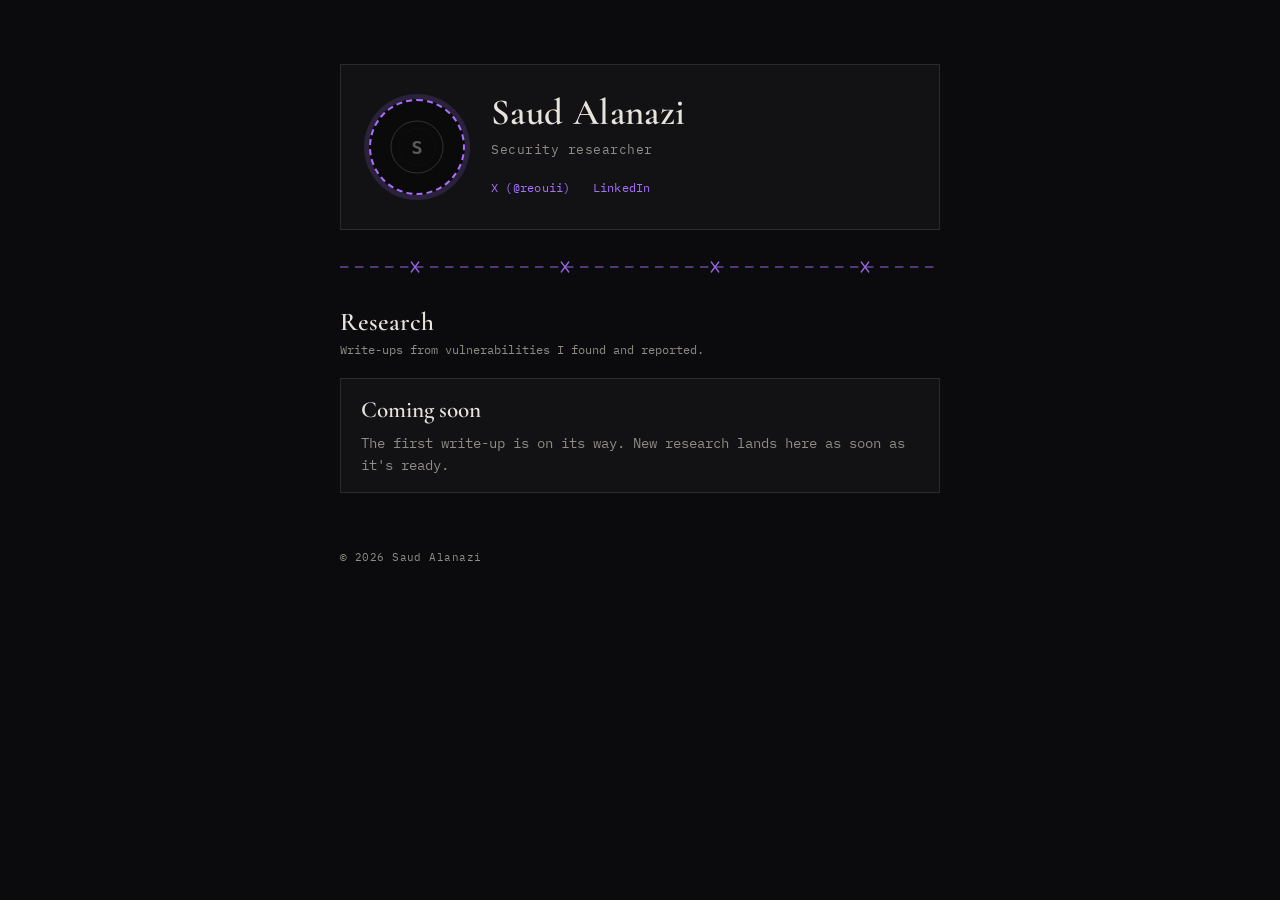
==== index.html @ 77772a80 "Replace Japanese motifs with a stitch motif - Drop the kanji watermark, name seal, vertical label, b" ====
<!DOCTYPE html>
<html lang="en">
<head>
    <meta charset="UTF-8">
    <meta name="viewport" content="width=device-width, initial-scale=1.0">
    <title>Saud Alanazi</title>
    <meta name="description" content="Saud Alanazi — security researcher. Write-ups from vulnerabilities I found and reported.">
    <link rel="preconnect" href="https://fonts.googleapis.com">
    <link rel="preconnect" href="https://fonts.gstatic.com" crossorigin>
    <link href="https://fonts.googleapis.com/css2?family=Cormorant+Garamond:wght@600;700&family=IBM+Plex+Mono:wght@400;500&display=swap" rel="stylesheet">
    <link rel="stylesheet" href="style.css">
</head>
<body>

    <div class="wrap">

        <!-- Profile -->
        <header class="profile">
            <!--
              Avatar: add your own image at img/avatar.jpg and it is used
              automatically. Until then the placeholder img/avatar.svg shows.
            -->
            <div class="avatar">
                <img src="img/avatar.jpg" alt="Saud Alanazi" onerror="this.onerror=null;this.src='img/avatar.svg'">
            </div>

            <div class="who">
                <h1>Saud Alanazi</h1>
                <p class="role">Security researcher</p>
                <nav class="links">
                    <a href="https://twitter.com/reouii" target="_blank" rel="noopener">X (@reouii)</a>
                    <a href="https://linkedin.com/in/0xSaud" target="_blank" rel="noopener">LinkedIn</a>
                </nav>
            </div>
        </header>

        <!-- Stitch divider -->
        <svg class="stitch" viewBox="0 0 640 14" preserveAspectRatio="none" aria-hidden="true">
            <line x1="0" y1="7" x2="640" y2="7" stroke="currentColor" stroke-width="1.2" stroke-dasharray="9 7"/>
            <g stroke="currentColor" stroke-width="1.4" stroke-linecap="round">
                <path d="M76 2 L84 12 M84 2 L76 12"/>
                <path d="M236 2 L244 12 M244 2 L236 12"/>
                <path d="M396 2 L404 12 M404 2 L396 12"/>
                <path d="M556 2 L564 12 M564 2 L556 12"/>
            </g>
        </svg>

        <!-- Research -->
        <section>
            <div class="sec-head">
                <h2>Research</h2>
                <p>Write-ups from vulnerabilities I found and reported.</p>
            </div>

            <div class="posts">

                <div class="post">
                    <div class="post-body">
                        <h3>Coming soon</h3>
                        <p>The first write-up is on its way. New research lands here as soon as it's ready.</p>
                    </div>
                </div>

                <!--
                  Add one <a class="post"> per write-up, newest first.
                  The banner image block is optional — delete it if you
                  don't want a picture on a card.

                  <a class="post" href="research/example.html">
                      <div class="post-img"><img src="img/example.jpg" alt=""></div>
                      <div class="post-body">
                          <h3>Write-up title</h3>
                          <p>One or two lines summarising the finding.</p>
                          <div class="meta">
                              <span>June 2026</span><span class="sep">|</span><span>8 min read</span>
                          </div>
                      </div>
                  </a>
                -->

            </div>
        </section>

        <footer>&copy; 2026 Saud Alanazi</footer>

    </div>

</body>
</html>
---- style.css ----
/* =========================================================
   Saud Alanazi — Research
   Dark · purple accent · stitch motif
   Change the accent color here ↓ (one line)
   ========================================================= */

:root {
    --accent: #a970ff;
    --accent-dim: rgba(169, 112, 255, 0.16);
    --bg: #0b0b0d;
    --card: #121215;
    --border: #2a2a2f;
    --text: #e6e3dc;
    --muted: #8f8c85;

    --font-head: 'Cormorant Garamond', 'Times New Roman', serif;
    --font-mono: 'IBM Plex Mono', 'Courier New', monospace;
}

* { margin: 0; padding: 0; box-sizing: border-box; }
html { scroll-behavior: smooth; }

body {
    background: var(--bg);
    color: var(--text);
    font-family: var(--font-mono);
    font-size: 15px;
    line-height: 1.6;
    -webkit-font-smoothing: antialiased;
}

.wrap {
    max-width: 640px;
    margin: 0 auto;
    padding: 64px 20px 90px;
}

/* ---------- Profile card ---------- */
.profile {
    display: grid;
    grid-template-columns: auto 1fr;
    gap: 26px;
    align-items: center;
    padding: 30px 28px;
    border: 1px solid var(--border);
    background: var(--card);
}

/* stitched ring around the avatar */
.avatar {
    width: 96px;
    height: 96px;
    border-radius: 50%;
    border: 2px dashed var(--accent);
    box-shadow: 0 0 0 5px var(--accent-dim);
    padding: 4px;
    background: #0a0a0a;
}

.avatar img {
    width: 100%;
    height: 100%;
    object-fit: cover;
    border-radius: 50%;
    display: block;
}

.who { min-width: 0; }

.who h1 {
    font-family: var(--font-head);
    font-weight: 600;
    font-size: 2.3rem;
    line-height: 1;
    letter-spacing: 0.01em;
}

.who .role {
    margin-top: 8px;
    font-size: 0.8rem;
    color: var(--muted);
    letter-spacing: 0.04em;
}

.links {
    display: flex;
    gap: 22px;
    margin-top: 18px;
}

.links a {
    color: var(--accent);
    text-decoration: none;
    font-size: 0.78rem;
    letter-spacing: 0.02em;
    border-bottom: 1px dashed transparent;
    transition: border-color 0.2s ease;
}

.links a:hover { border-color: var(--accent); }

/* ---------- Stitch divider ---------- */
.stitch {
    display: block;
    width: 100%;
    height: 14px;
    margin: 30px 0 34px;
    color: var(--accent);
    opacity: 0.9;
}

/* ---------- Section head ---------- */
.sec-head { margin-bottom: 18px; }

.sec-head h2 {
    font-family: var(--font-head);
    font-weight: 600;
    font-size: 1.6rem;
    line-height: 1.1;
}

.sec-head p {
    font-size: 0.78rem;
    color: var(--muted);
    margin-top: 4px;
}

/* ---------- Write-up cards ---------- */
.posts { display: flex; flex-direction: column; gap: 14px; }

.post {
    display: block;
    text-decoration: none;
    color: inherit;
    border: 1px solid var(--border);
    background: var(--card);
    transition: border-color 0.2s ease, transform 0.2s ease;
}

a.post:hover { border-color: var(--accent); transform: translateY(-2px); }

.post-img {
    height: 130px;
    overflow: hidden;
    border-bottom: 1px solid var(--border);
    background: #0e0e11;
}

.post-img img {
    width: 100%;
    height: 100%;
    object-fit: cover;
    display: block;
}

.post-body { padding: 18px 20px 16px; }

.post h3 {
    font-family: var(--font-head);
    font-weight: 600;
    font-size: 1.45rem;
    line-height: 1.2;
    margin-bottom: 8px;
}

a.post:hover h3 { color: var(--accent); }

.post p {
    font-size: 0.86rem;
    color: var(--muted);
    line-height: 1.55;
}

.meta {
    display: flex;
    gap: 10px;
    margin-top: 14px;
    font-size: 0.7rem;
    color: var(--muted);
    letter-spacing: 0.03em;
}

.meta .sep { opacity: 0.45; }

/* ---------- Footer ---------- */
footer {
    margin-top: 56px;
    font-size: 0.7rem;
    color: var(--muted);
    letter-spacing: 0.04em;
}

/* ---------- Responsive ---------- */
@media (max-width: 520px) {
    .wrap { padding: 40px 14px 70px; }
    .profile { grid-template-columns: 1fr; gap: 18px; padding: 26px 20px 28px; }
    .avatar { width: 84px; height: 84px; }
    .who h1 { font-size: 2rem; }
    .post-img { height: 110px; }
    .post h3 { font-size: 1.3rem; }
}
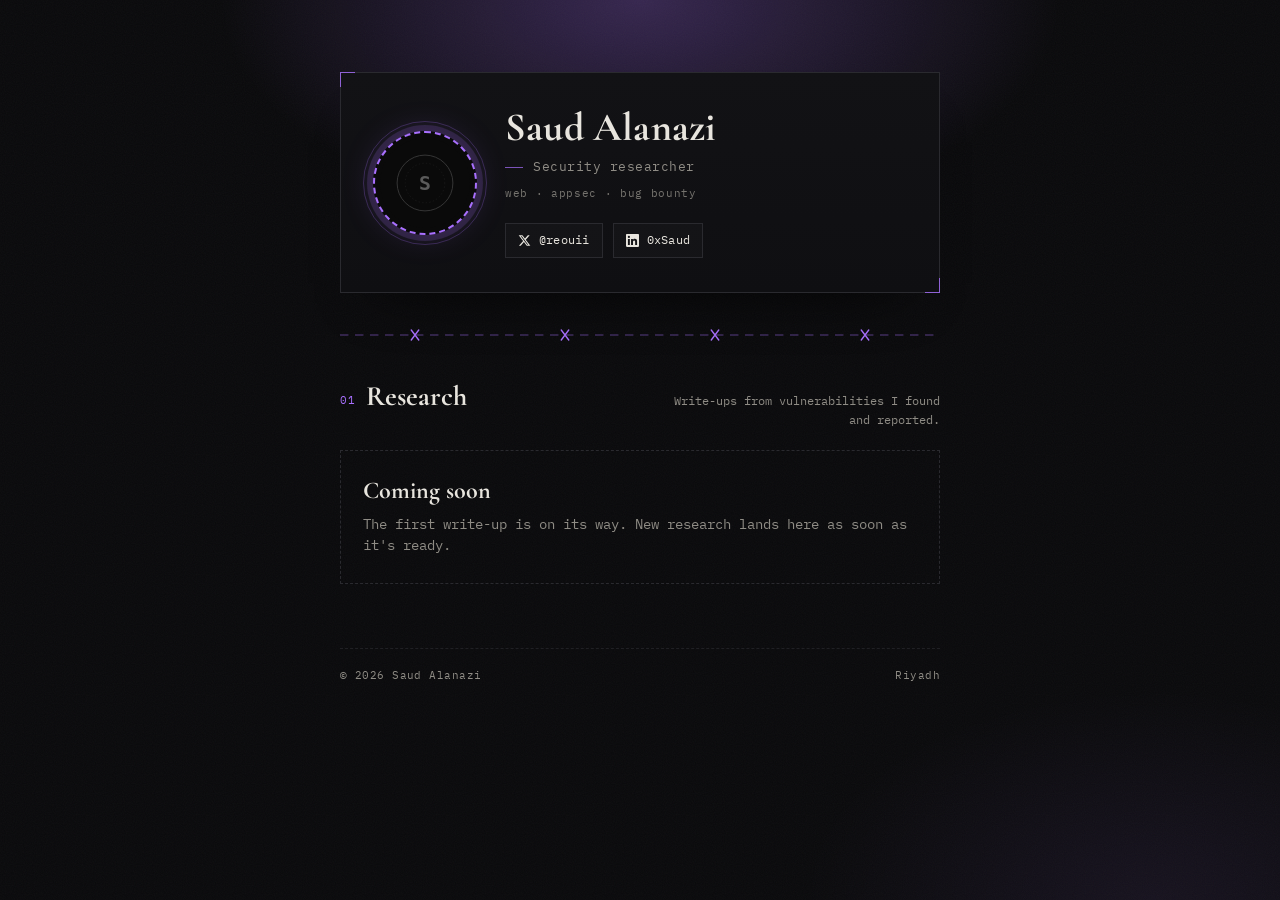
==== commit 340cdd62: "Polish the profile page - Ambient accent glow and faint grain behind the page. - Profile card: stitc" ====
--- a/index.html
+++ b/index.html
@@ -27,34 +27,41 @@
             <div class="who">
                 <h1>Saud Alanazi</h1>
                 <p class="role">Security researcher</p>
+                <p class="tags">web · appsec · bug bounty</p>
                 <nav class="links">
-                    <a href="https://twitter.com/reouii" target="_blank" rel="noopener">X (@reouii)</a>
-                    <a href="https://linkedin.com/in/0xSaud" target="_blank" rel="noopener">LinkedIn</a>
+                    <a href="https://twitter.com/reouii" target="_blank" rel="noopener">
+                        <svg viewBox="0 0 24 24" aria-hidden="true"><path d="M18.244 2.25h3.308l-7.227 8.26 8.502 11.24H16.17l-5.214-6.817L4.99 21.75H1.68l7.73-8.835L1.254 2.25H8.08l4.713 6.231zm-1.161 17.52h1.833L7.084 4.126H5.117z"/></svg>
+                        @reouii
+                    </a>
+                    <a href="https://linkedin.com/in/0xSaud" target="_blank" rel="noopener">
+                        <svg viewBox="0 0 24 24" aria-hidden="true"><path d="M20.45 20.45h-3.56v-5.57c0-1.33-.02-3.04-1.85-3.04-1.85 0-2.14 1.45-2.14 2.94v5.67H9.34V9h3.42v1.56h.05c.48-.9 1.64-1.85 3.37-1.85 3.6 0 4.27 2.37 4.27 5.45v6.29zM5.34 7.43a2.07 2.07 0 1 1 0-4.14 2.07 2.07 0 0 1 0 4.14zM7.12 20.45H3.56V9h3.56v11.45zM22.22 0H1.77C.79 0 0 .77 0 1.72v20.56C0 23.23.79 24 1.77 24h20.45c.98 0 1.78-.77 1.78-1.72V1.72C24 .77 23.2 0 22.22 0z"/></svg>
+                        0xSaud
+                    </a>
                 </nav>
             </div>
         </header>
 
         <!-- Stitch divider -->
-        <svg class="stitch" viewBox="0 0 640 14" preserveAspectRatio="none" aria-hidden="true">
-            <line x1="0" y1="7" x2="640" y2="7" stroke="currentColor" stroke-width="1.2" stroke-dasharray="9 7"/>
-            <g stroke="currentColor" stroke-width="1.4" stroke-linecap="round">
-                <path d="M76 2 L84 12 M84 2 L76 12"/>
-                <path d="M236 2 L244 12 M244 2 L236 12"/>
-                <path d="M396 2 L404 12 M404 2 L396 12"/>
-                <path d="M556 2 L564 12 M564 2 L556 12"/>
+        <svg class="stitch" viewBox="0 0 640 16" preserveAspectRatio="none" aria-hidden="true">
+            <line class="thread" x1="0" y1="8" x2="640" y2="8" stroke="currentColor" stroke-width="1.2"/>
+            <g class="ties" stroke="currentColor" stroke-width="1.5" stroke-linecap="round">
+                <path d="M76 3 L84 13 M84 3 L76 13"/>
+                <path d="M236 3 L244 13 M244 3 L236 13"/>
+                <path d="M396 3 L404 13 M404 3 L396 13"/>
+                <path d="M556 3 L564 13 M564 3 L556 13"/>
             </g>
         </svg>
 
         <!-- Research -->
         <section>
             <div class="sec-head">
-                <h2>Research</h2>
+                <h2><small>01</small>Research</h2>
                 <p>Write-ups from vulnerabilities I found and reported.</p>
             </div>
 
             <div class="posts">
 
-                <div class="post">
+                <div class="post placeholder">
                     <div class="post-body">
                         <h3>Coming soon</h3>
                         <p>The first write-up is on its way. New research lands here as soon as it's ready.</p>
@@ -62,14 +69,14 @@
                 </div>
 
                 <!--
-                  Add one <a class="post"> per write-up, newest first.
-                  The banner image block is optional — delete it if you
-                  don't want a picture on a card.
+                  Add one <a class="post"> per write-up, newest first, and
+                  delete the placeholder above. The banner image block is
+                  optional — remove it if you don't want a picture on a card.
 
                   <a class="post" href="research/example.html">
                       <div class="post-img"><img src="img/example.jpg" alt=""></div>
                       <div class="post-body">
-                          <h3>Write-up title</h3>
+                          <h3>Write-up title <span class="arrow">&rarr;</span></h3>
                           <p>One or two lines summarising the finding.</p>
                           <div class="meta">
                               <span>June 2026</span><span class="sep">|</span><span>8 min read</span>
@@ -81,7 +88,10 @@
             </div>
         </section>
 
-        <footer>&copy; 2026 Saud Alanazi</footer>
+        <footer>
+            <span>&copy; 2026 Saud Alanazi</span>
+            <span>Riyadh</span>
+        </footer>
 
     </div>
 
--- a/style.css
+++ b/style.css
@@ -7,10 +7,13 @@
 :root {
     --accent: #a970ff;
     --accent-dim: rgba(169, 112, 255, 0.16);
-    --bg: #0b0b0d;
+    --accent-glow: rgba(169, 112, 255, 0.28);
+    --bg: #0a0a0c;
     --card: #121215;
+    --card-2: #0f0f12;
     --border: #2a2a2f;
-    --text: #e6e3dc;
+    --border-soft: #202024;
+    --text: #e8e5de;
     --muted: #8f8c85;
 
     --font-head: 'Cormorant Garamond', 'Times New Roman', serif;
@@ -27,34 +30,87 @@
     font-size: 15px;
     line-height: 1.6;
     -webkit-font-smoothing: antialiased;
+    min-height: 100vh;
+    position: relative;
+    overflow-x: hidden;
+}
+
+/* ambient glow + faint grain for depth */
+body::before {
+    content: "";
+    position: fixed;
+    inset: 0;
+    z-index: -2;
+    pointer-events: none;
+    background:
+        radial-gradient(600px 320px at 50% 0%, var(--accent-glow), transparent 70%),
+        radial-gradient(500px 300px at 90% 100%, rgba(169, 112, 255, 0.08), transparent 70%);
+}
+
+body::after {
+    content: "";
+    position: fixed;
+    inset: 0;
+    z-index: -1;
+    pointer-events: none;
+    opacity: 0.04;
+    background-image: url("data:image/svg+xml,%3Csvg xmlns='http://www.w3.org/2000/svg' width='120' height='120'%3E%3Cfilter id='n'%3E%3CfeTurbulence type='fractalNoise' baseFrequency='0.9' numOctaves='2'/%3E%3C/filter%3E%3Crect width='100%25' height='100%25' filter='url(%23n)'/%3E%3C/svg%3E");
 }
 
 .wrap {
     max-width: 640px;
     margin: 0 auto;
-    padding: 64px 20px 90px;
+    padding: 72px 20px 80px;
 }
 
 /* ---------- Profile card ---------- */
 .profile {
+    position: relative;
     display: grid;
     grid-template-columns: auto 1fr;
-    gap: 26px;
+    gap: 28px;
     align-items: center;
-    padding: 30px 28px;
+    padding: 34px 32px;
     border: 1px solid var(--border);
-    background: var(--card);
-}
-
-/* stitched ring around the avatar */
+    background: linear-gradient(180deg, var(--card), var(--card-2));
+    box-shadow: 0 30px 60px -40px rgba(0, 0, 0, 0.9);
+}
+
+/* stitched corners on the card */
+.profile::before,
+.profile::after {
+    content: "";
+    position: absolute;
+    width: 14px;
+    height: 14px;
+    border-color: var(--accent);
+    border-style: solid;
+    opacity: 0.8;
+}
+.profile::before { top: -1px; left: -1px; border-width: 1.5px 0 0 1.5px; }
+.profile::after  { bottom: -1px; right: -1px; border-width: 0 1.5px 1.5px 0; }
+
+/* avatar: double stitched ring + glow */
 .avatar {
-    width: 96px;
-    height: 96px;
+    position: relative;
+    width: 104px;
+    height: 104px;
     border-radius: 50%;
+    padding: 5px;
     border: 2px dashed var(--accent);
-    box-shadow: 0 0 0 5px var(--accent-dim);
-    padding: 4px;
     background: #0a0a0a;
+    box-shadow:
+        0 0 0 6px var(--accent-dim),
+        0 0 36px -6px var(--accent-glow);
+}
+
+.avatar::before {
+    content: "";
+    position: absolute;
+    inset: -12px;
+    border-radius: 50%;
+    border: 1px solid var(--accent);
+    opacity: 0.25;
 }
 
 .avatar img {
@@ -69,78 +125,170 @@
 
 .who h1 {
     font-family: var(--font-head);
-    font-weight: 600;
-    font-size: 2.3rem;
+    font-weight: 700;
+    font-size: 2.5rem;
     line-height: 1;
-    letter-spacing: 0.01em;
+    letter-spacing: 0.005em;
 }
 
 .who .role {
+    margin-top: 10px;
+    font-size: 0.8rem;
+    color: var(--muted);
+    letter-spacing: 0.04em;
+    display: flex;
+    align-items: center;
+    gap: 10px;
+}
+
+.who .role::before {
+    content: "";
+    width: 18px;
+    height: 1px;
+    background: var(--accent);
+    opacity: 0.7;
+}
+
+.who .tags {
     margin-top: 8px;
-    font-size: 0.8rem;
-    color: var(--muted);
-    letter-spacing: 0.04em;
+    font-size: 0.7rem;
+    color: var(--muted);
+    letter-spacing: 0.06em;
+    opacity: 0.8;
 }
 
 .links {
     display: flex;
-    gap: 22px;
-    margin-top: 18px;
+    flex-wrap: wrap;
+    gap: 10px;
+    margin-top: 20px;
 }
 
 .links a {
+    display: inline-flex;
+    align-items: center;
+    gap: 8px;
+    padding: 7px 12px;
+    color: var(--text);
+    text-decoration: none;
+    font-size: 0.74rem;
+    letter-spacing: 0.02em;
+    border: 1px solid var(--border);
+    background: rgba(255, 255, 255, 0.015);
+    transition: border-color 0.2s ease, color 0.2s ease, background 0.2s ease;
+}
+
+.links a svg { width: 13px; height: 13px; fill: currentColor; }
+
+.links a:hover {
     color: var(--accent);
-    text-decoration: none;
-    font-size: 0.78rem;
-    letter-spacing: 0.02em;
-    border-bottom: 1px dashed transparent;
-    transition: border-color 0.2s ease;
-}
-
-.links a:hover { border-color: var(--accent); }
-
-/* ---------- Stitch divider ---------- */
+    border-color: var(--accent);
+    background: var(--accent-dim);
+}
+
+/* ---------- Stitch divider (draws in on load) ---------- */
 .stitch {
     display: block;
     width: 100%;
-    height: 14px;
-    margin: 30px 0 34px;
+    height: 16px;
+    margin: 34px 0 38px;
     color: var(--accent);
-    opacity: 0.9;
+}
+
+.stitch .thread {
+    stroke-dasharray: 9 7;
+    animation: thread 1.6s ease-out both;
+}
+
+.stitch .ties path {
+    opacity: 0;
+    animation: tie 0.4s ease-out both;
+}
+.stitch .ties path:nth-child(1) { animation-delay: 0.5s; }
+.stitch .ties path:nth-child(2) { animation-delay: 0.8s; }
+.stitch .ties path:nth-child(3) { animation-delay: 1.1s; }
+.stitch .ties path:nth-child(4) { animation-delay: 1.4s; }
+
+@keyframes thread {
+    from { clip-path: inset(0 100% 0 0); }
+    to   { clip-path: inset(0 0 0 0); }
+}
+@keyframes tie {
+    from { opacity: 0; transform: scale(0.4); transform-origin: center; }
+    to   { opacity: 1; transform: scale(1); }
 }
 
 /* ---------- Section head ---------- */
-.sec-head { margin-bottom: 18px; }
+.sec-head {
+    display: flex;
+    align-items: baseline;
+    justify-content: space-between;
+    gap: 16px;
+    margin-bottom: 20px;
+}
 
 .sec-head h2 {
     font-family: var(--font-head);
-    font-weight: 600;
-    font-size: 1.6rem;
+    font-weight: 700;
+    font-size: 1.75rem;
     line-height: 1.1;
 }
 
+.sec-head h2 small {
+    font-family: var(--font-mono);
+    font-size: 0.7rem;
+    font-weight: 400;
+    color: var(--accent);
+    margin-inline-end: 10px;
+    vertical-align: middle;
+    letter-spacing: 0.08em;
+}
+
 .sec-head p {
-    font-size: 0.78rem;
-    color: var(--muted);
-    margin-top: 4px;
+    font-size: 0.74rem;
+    color: var(--muted);
+    text-align: end;
+    max-width: 280px;
 }
 
 /* ---------- Write-up cards ---------- */
 .posts { display: flex; flex-direction: column; gap: 14px; }
 
 .post {
+    position: relative;
     display: block;
     text-decoration: none;
     color: inherit;
     border: 1px solid var(--border);
     background: var(--card);
-    transition: border-color 0.2s ease, transform 0.2s ease;
-}
-
-a.post:hover { border-color: var(--accent); transform: translateY(-2px); }
+    overflow: hidden;
+    transition: border-color 0.25s ease, transform 0.25s ease, box-shadow 0.25s ease;
+}
+
+/* accent thread on the left edge, revealed on hover */
+.post::before {
+    content: "";
+    position: absolute;
+    left: 0;
+    top: 0;
+    bottom: 0;
+    width: 2px;
+    background: var(--accent);
+    transform: scaleY(0);
+    transform-origin: top;
+    transition: transform 0.3s ease;
+}
+
+a.post:hover {
+    border-color: var(--accent);
+    transform: translateY(-3px);
+    box-shadow: 0 20px 40px -28px var(--accent-glow);
+}
+
+a.post:hover::before { transform: scaleY(1); }
 
 .post-img {
-    height: 130px;
+    height: 140px;
     overflow: hidden;
     border-bottom: 1px solid var(--border);
     background: #0e0e11;
@@ -151,18 +299,35 @@
     height: 100%;
     object-fit: cover;
     display: block;
-}
-
-.post-body { padding: 18px 20px 16px; }
+    transition: transform 0.5s ease;
+}
+
+a.post:hover .post-img img { transform: scale(1.03); }
+
+.post-body { padding: 20px 22px 18px; }
 
 .post h3 {
     font-family: var(--font-head);
-    font-weight: 600;
-    font-size: 1.45rem;
+    font-weight: 700;
+    font-size: 1.5rem;
     line-height: 1.2;
     margin-bottom: 8px;
-}
-
+    display: flex;
+    justify-content: space-between;
+    align-items: baseline;
+    gap: 14px;
+}
+
+.post h3 .arrow {
+    font-family: var(--font-mono);
+    font-size: 0.9rem;
+    color: var(--accent);
+    opacity: 0;
+    transform: translateX(-6px);
+    transition: opacity 0.25s ease, transform 0.25s ease;
+}
+
+a.post:hover h3 .arrow { opacity: 1; transform: none; }
 a.post:hover h3 { color: var(--accent); }
 
 .post p {
@@ -182,20 +347,43 @@
 
 .meta .sep { opacity: 0.45; }
 
+/* placeholder card */
+.post.placeholder {
+    border-style: dashed;
+    background: transparent;
+}
+
+.post.placeholder .post-body { padding: 26px 22px; }
+
+.post.placeholder h3 { color: var(--text); }
+
 /* ---------- Footer ---------- */
 footer {
-    margin-top: 56px;
+    margin-top: 64px;
+    display: flex;
+    justify-content: space-between;
+    gap: 12px;
     font-size: 0.7rem;
     color: var(--muted);
     letter-spacing: 0.04em;
+    padding-top: 18px;
+    border-top: 1px dashed var(--border-soft);
 }
 
 /* ---------- Responsive ---------- */
 @media (max-width: 520px) {
-    .wrap { padding: 40px 14px 70px; }
-    .profile { grid-template-columns: 1fr; gap: 18px; padding: 26px 20px 28px; }
-    .avatar { width: 84px; height: 84px; }
-    .who h1 { font-size: 2rem; }
-    .post-img { height: 110px; }
-    .post h3 { font-size: 1.3rem; }
-}
+    .wrap { padding: 44px 14px 64px; }
+    .profile { grid-template-columns: 1fr; gap: 22px; padding: 28px 22px 30px; }
+    .avatar { width: 92px; height: 92px; }
+    .who h1 { font-size: 2.1rem; }
+    .sec-head { flex-direction: column; align-items: flex-start; gap: 4px; }
+    .sec-head p { text-align: start; max-width: none; }
+    .post-img { height: 120px; }
+    .post h3 { font-size: 1.32rem; }
+}
+
+@media (prefers-reduced-motion: reduce) {
+    html { scroll-behavior: auto; }
+    .stitch .thread, .stitch .ties path { animation: none; opacity: 1; }
+    * { transition-duration: 0.001ms !important; }
+}
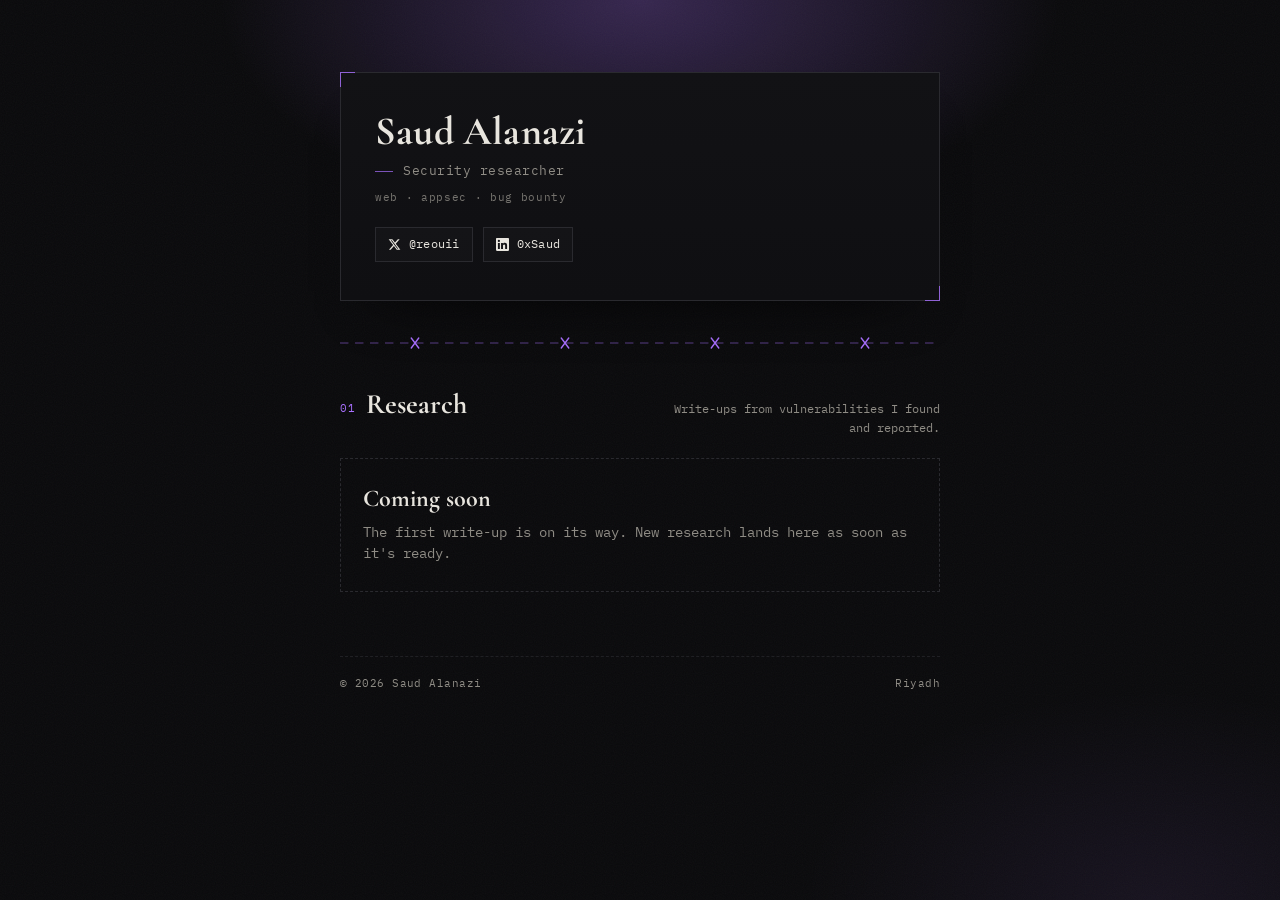
==== commit cb0d4c10: "Remove the avatar from the profile card Co-Authored-By: Claude Fable 5.1 <noreply@anthropic.com> Cla" ====
--- a/index.html
+++ b/index.html
@@ -16,14 +16,6 @@
 
         <!-- Profile -->
         <header class="profile">
-            <!--
-              Avatar: add your own image at img/avatar.jpg and it is used
-              automatically. Until then the placeholder img/avatar.svg shows.
-            -->
-            <div class="avatar">
-                <img src="img/avatar.jpg" alt="Saud Alanazi" onerror="this.onerror=null;this.src='img/avatar.svg'">
-            </div>
-
             <div class="who">
                 <h1>Saud Alanazi</h1>
                 <p class="role">Security researcher</p>
--- a/style.css
+++ b/style.css
@@ -66,11 +66,7 @@
 /* ---------- Profile card ---------- */
 .profile {
     position: relative;
-    display: grid;
-    grid-template-columns: auto 1fr;
-    gap: 28px;
-    align-items: center;
-    padding: 34px 32px;
+    padding: 38px 34px;
     border: 1px solid var(--border);
     background: linear-gradient(180deg, var(--card), var(--card-2));
     box-shadow: 0 30px 60px -40px rgba(0, 0, 0, 0.9);
@@ -89,37 +85,6 @@
 }
 .profile::before { top: -1px; left: -1px; border-width: 1.5px 0 0 1.5px; }
 .profile::after  { bottom: -1px; right: -1px; border-width: 0 1.5px 1.5px 0; }
-
-/* avatar: double stitched ring + glow */
-.avatar {
-    position: relative;
-    width: 104px;
-    height: 104px;
-    border-radius: 50%;
-    padding: 5px;
-    border: 2px dashed var(--accent);
-    background: #0a0a0a;
-    box-shadow:
-        0 0 0 6px var(--accent-dim),
-        0 0 36px -6px var(--accent-glow);
-}
-
-.avatar::before {
-    content: "";
-    position: absolute;
-    inset: -12px;
-    border-radius: 50%;
-    border: 1px solid var(--accent);
-    opacity: 0.25;
-}
-
-.avatar img {
-    width: 100%;
-    height: 100%;
-    object-fit: cover;
-    border-radius: 50%;
-    display: block;
-}
 
 .who { min-width: 0; }
 
@@ -373,8 +338,7 @@
 /* ---------- Responsive ---------- */
 @media (max-width: 520px) {
     .wrap { padding: 44px 14px 64px; }
-    .profile { grid-template-columns: 1fr; gap: 22px; padding: 28px 22px 30px; }
-    .avatar { width: 92px; height: 92px; }
+    .profile { padding: 28px 22px 30px; }
     .who h1 { font-size: 2.1rem; }
     .sec-head { flex-direction: column; align-items: flex-start; gap: 4px; }
     .sec-head p { text-align: start; max-width: none; }
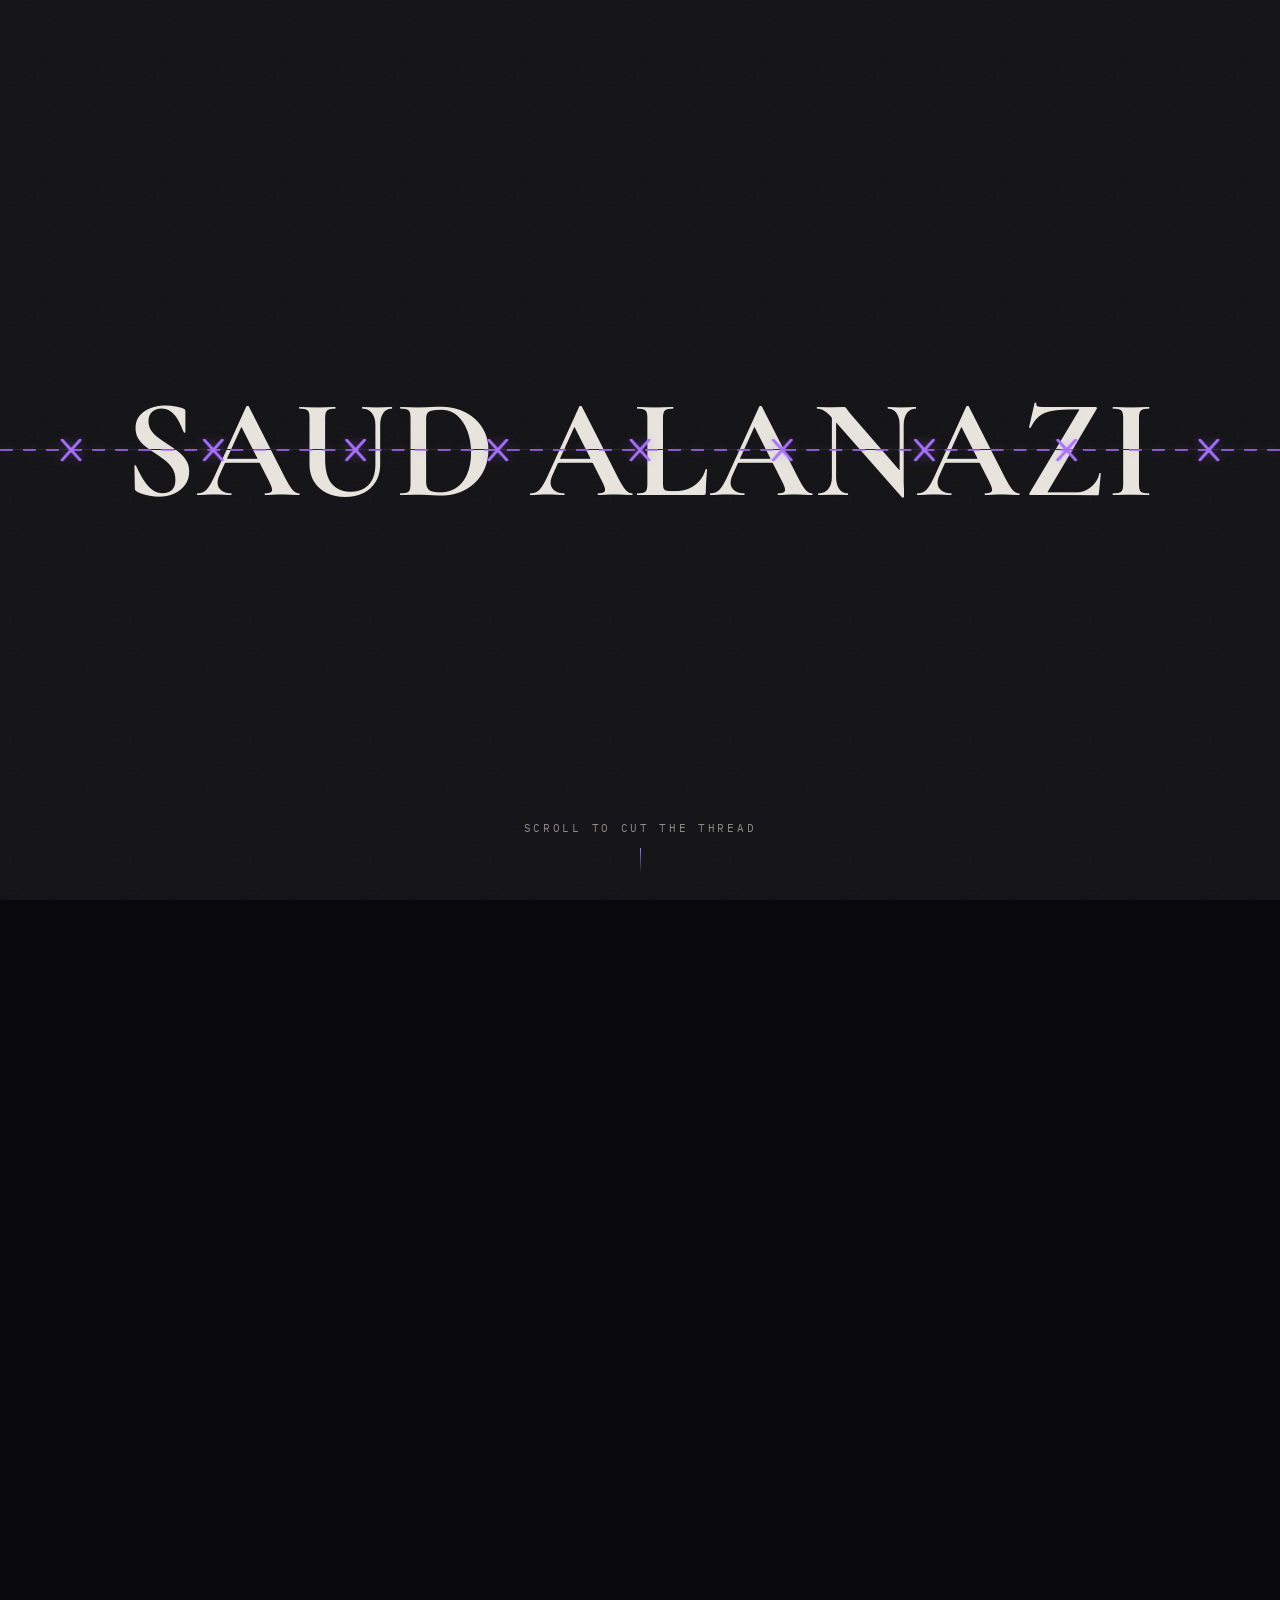
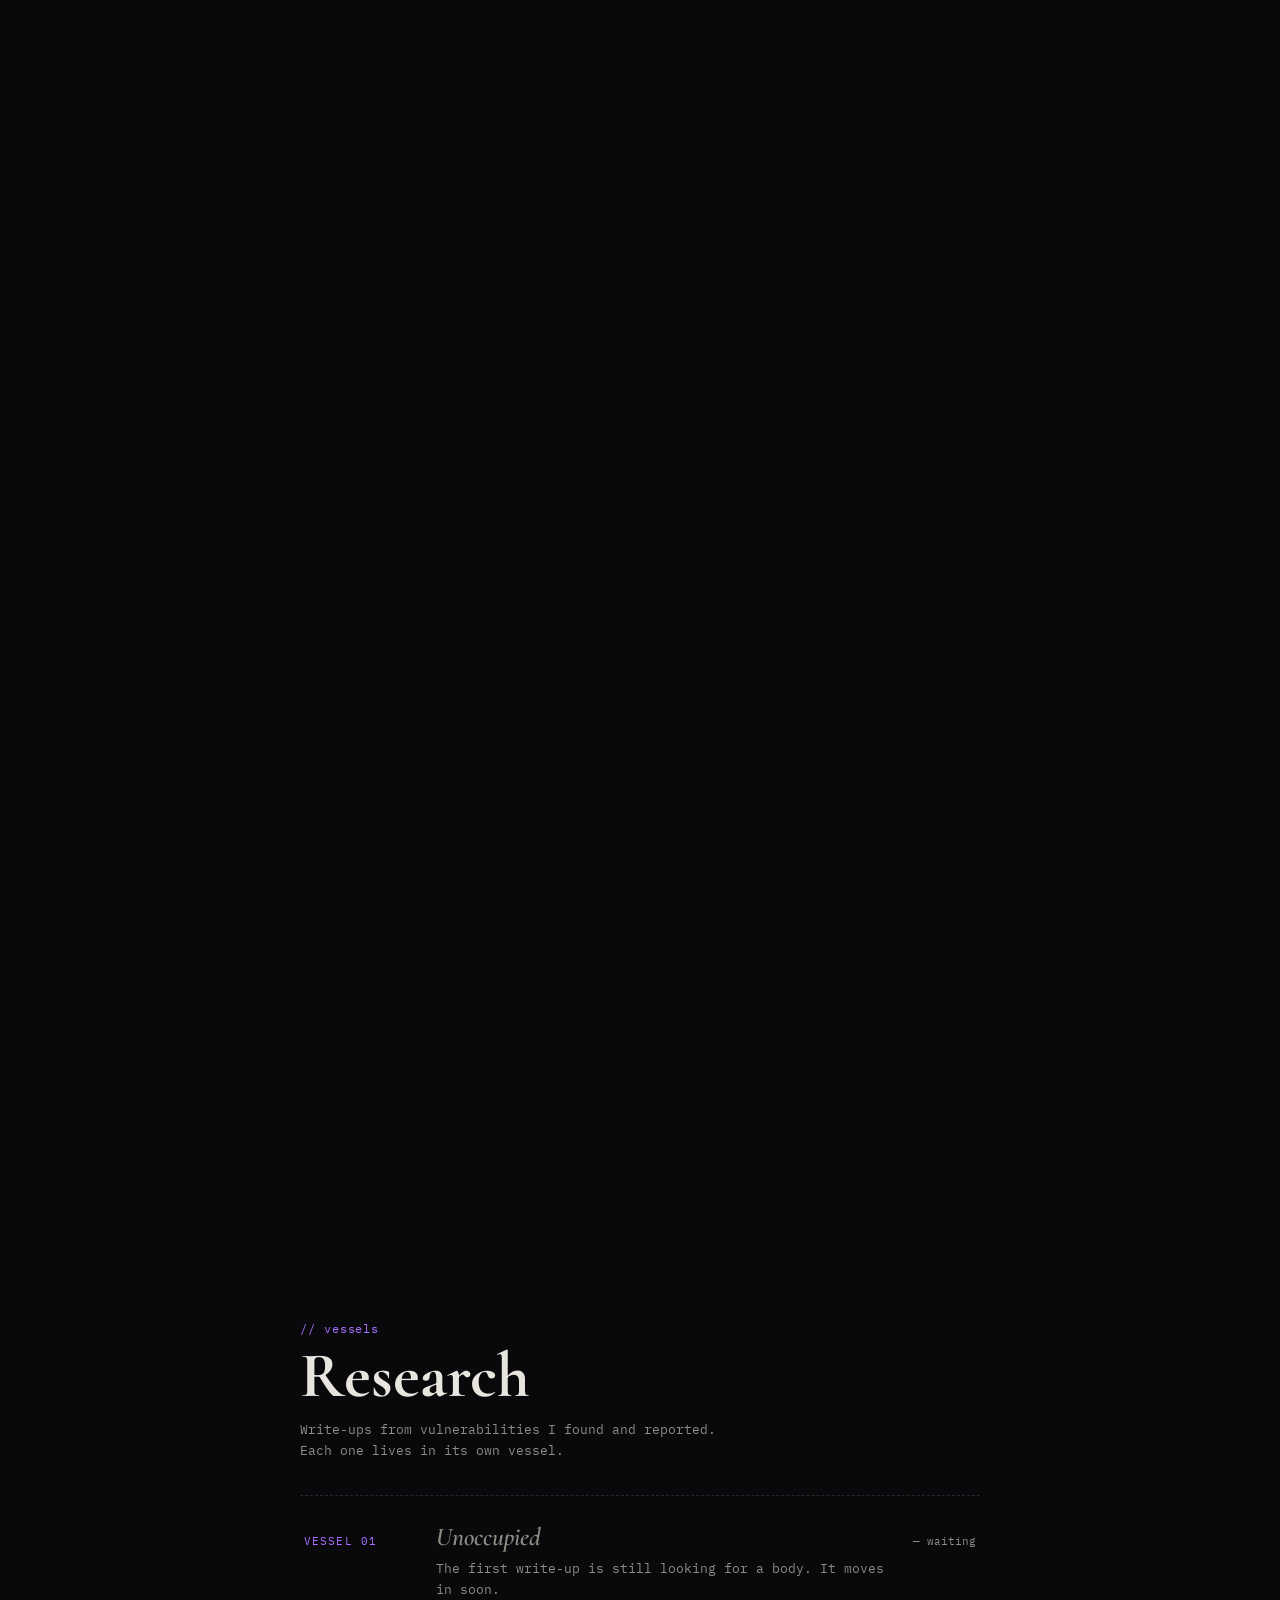
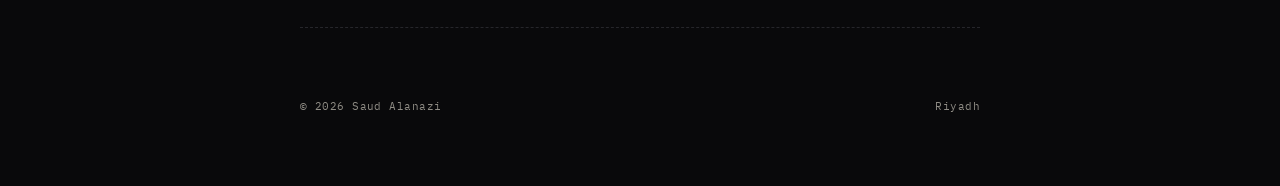
==== commit e488578b: "Rebuild around a scroll-driven stitched seam - Landing screen shows the name cut in half by a stitch" ====
--- a/index.html
+++ b/index.html
@@ -7,18 +7,19 @@
     <meta name="description" content="Saud Alanazi — security researcher. Write-ups from vulnerabilities I found and reported.">
     <link rel="preconnect" href="https://fonts.googleapis.com">
     <link rel="preconnect" href="https://fonts.gstatic.com" crossorigin>
-    <link href="https://fonts.googleapis.com/css2?family=Cormorant+Garamond:wght@600;700&family=IBM+Plex+Mono:wght@400;500&display=swap" rel="stylesheet">
+    <link href="https://fonts.googleapis.com/css2?family=Cormorant+Garamond:ital,wght@0,600;0,700;1,500&family=IBM+Plex+Mono:wght@400;500&display=swap" rel="stylesheet">
     <link rel="stylesheet" href="style.css">
 </head>
 <body>
 
-    <div class="wrap">
+    <!-- ============ The seam: scroll to cut the stitches ============ -->
+    <div class="open" id="open">
+        <div class="stage">
 
-        <!-- Profile -->
-        <header class="profile">
-            <div class="who">
-                <h1>Saud Alanazi</h1>
-                <p class="role">Security researcher</p>
+            <!-- what's underneath -->
+            <div class="inside" id="inside">
+                <p class="label">security researcher</p>
+                <p class="line">I read what's <em>underneath</em>.</p>
                 <p class="tags">web · appsec · bug bounty</p>
                 <nav class="links">
                     <a href="https://twitter.com/reouii" target="_blank" rel="noopener">
@@ -31,61 +32,68 @@
                     </a>
                 </nav>
             </div>
+
+            <!-- the two halves, stitched shut -->
+            <div class="half top" id="top">
+                <div class="face"><h1 class="name">Saud Alanazi</h1></div>
+            </div>
+            <div class="half bottom" id="bottom">
+                <div class="face" aria-hidden="true"><span class="name">Saud Alanazi</span></div>
+            </div>
+
+            <svg class="seam" id="seam" viewBox="0 0 1000 40" preserveAspectRatio="none" aria-hidden="true">
+                <line class="thread" x1="0" y1="20" x2="1000" y2="20"/>
+                <g class="ties" id="ties"></g>
+            </svg>
+
+            <p class="hint" id="hint">scroll to cut the thread</p>
+        </div>
+    </div>
+
+    <!-- ============ Research ============ -->
+    <main class="wrap">
+
+        <header class="sec-head">
+            <p class="kicker">// vessels</p>
+            <h2>Research</h2>
+            <p class="sub">Write-ups from vulnerabilities I found and reported.<br>Each one lives in its own vessel.</p>
         </header>
 
-        <!-- Stitch divider -->
-        <svg class="stitch" viewBox="0 0 640 16" preserveAspectRatio="none" aria-hidden="true">
-            <line class="thread" x1="0" y1="8" x2="640" y2="8" stroke="currentColor" stroke-width="1.2"/>
-            <g class="ties" stroke="currentColor" stroke-width="1.5" stroke-linecap="round">
-                <path d="M76 3 L84 13 M84 3 L76 13"/>
-                <path d="M236 3 L244 13 M244 3 L236 13"/>
-                <path d="M396 3 L404 13 M404 3 L396 13"/>
-                <path d="M556 3 L564 13 M564 3 L556 13"/>
-            </g>
-        </svg>
+        <ol class="vessels">
 
-        <!-- Research -->
-        <section>
-            <div class="sec-head">
-                <h2><small>01</small>Research</h2>
-                <p>Write-ups from vulnerabilities I found and reported.</p>
-            </div>
+            <li class="vessel empty">
+                <span class="no">vessel 01</span>
+                <div class="body">
+                    <h3>Unoccupied</h3>
+                    <p>The first write-up is still looking for a body. It moves in soon.</p>
+                </div>
+                <span class="state">— waiting</span>
+            </li>
 
-            <div class="posts">
+            <!--
+              Add one <li class="vessel"> per write-up, newest first, and
+              delete the "Unoccupied" one above:
 
-                <div class="post placeholder">
-                    <div class="post-body">
-                        <h3>Coming soon</h3>
-                        <p>The first write-up is on its way. New research lands here as soon as it's ready.</p>
-                    </div>
-                </div>
+              <li class="vessel">
+                  <a href="research/example.html">
+                      <span class="no">vessel 01</span>
+                      <div class="body">
+                          <h3>Write-up title</h3>
+                          <p>One or two lines summarising the finding.</p>
+                      </div>
+                      <span class="state">Jun 2026</span>
+                  </a>
+              </li>
+            -->
 
-                <!--
-                  Add one <a class="post"> per write-up, newest first, and
-                  delete the placeholder above. The banner image block is
-                  optional — remove it if you don't want a picture on a card.
-
-                  <a class="post" href="research/example.html">
-                      <div class="post-img"><img src="img/example.jpg" alt=""></div>
-                      <div class="post-body">
-                          <h3>Write-up title <span class="arrow">&rarr;</span></h3>
-                          <p>One or two lines summarising the finding.</p>
-                          <div class="meta">
-                              <span>June 2026</span><span class="sep">|</span><span>8 min read</span>
-                          </div>
-                      </div>
-                  </a>
-                -->
-
-            </div>
-        </section>
+        </ol>
 
         <footer>
             <span>&copy; 2026 Saud Alanazi</span>
             <span>Riyadh</span>
         </footer>
+    </main>
 
-    </div>
-
+    <script src="script.js"></script>
 </body>
 </html>
--- a/style.css
+++ b/style.css
@@ -1,18 +1,17 @@
 /* =========================================================
    Saud Alanazi — Research
-   Dark · purple accent · stitch motif
+   "The seam": the page opens stitched shut; scrolling cuts
+   the thread and splits it open.
    Change the accent color here ↓ (one line)
    ========================================================= */
 
 :root {
     --accent: #a970ff;
     --accent-dim: rgba(169, 112, 255, 0.16);
-    --accent-glow: rgba(169, 112, 255, 0.28);
-    --bg: #0a0a0c;
-    --card: #121215;
-    --card-2: #0f0f12;
-    --border: #2a2a2f;
-    --border-soft: #202024;
+    --accent-glow: rgba(169, 112, 255, 0.35);
+    --bg: #09090b;
+    --skin: #111114;
+    --border: #26262b;
     --text: #e8e5de;
     --muted: #8f8c85;
 
@@ -21,7 +20,6 @@
 }
 
 * { margin: 0; padding: 0; box-sizing: border-box; }
-html { scroll-behavior: smooth; }
 
 body {
     background: var(--bg);
@@ -30,116 +28,83 @@
     font-size: 15px;
     line-height: 1.6;
     -webkit-font-smoothing: antialiased;
-    min-height: 100vh;
-    position: relative;
     overflow-x: hidden;
 }
 
-/* ambient glow + faint grain for depth */
-body::before {
-    content: "";
-    position: fixed;
+/* ================= The seam (scroll-driven) ================= */
+.open { height: 320vh; position: relative; }
+
+.stage {
+    position: sticky;
+    top: 0;
+    height: 100vh;
+    height: 100svh;
+    overflow: hidden;
+}
+
+/* --- what's underneath --- */
+.inside {
+    position: absolute;
     inset: 0;
-    z-index: -2;
-    pointer-events: none;
+    display: flex;
+    flex-direction: column;
+    align-items: center;
+    justify-content: center;
+    text-align: center;
+    padding: 0 20px;
     background:
-        radial-gradient(600px 320px at 50% 0%, var(--accent-glow), transparent 70%),
-        radial-gradient(500px 300px at 90% 100%, rgba(169, 112, 255, 0.08), transparent 70%);
-}
-
-body::after {
-    content: "";
-    position: fixed;
-    inset: 0;
-    z-index: -1;
-    pointer-events: none;
-    opacity: 0.04;
-    background-image: url("data:image/svg+xml,%3Csvg xmlns='http://www.w3.org/2000/svg' width='120' height='120'%3E%3Cfilter id='n'%3E%3CfeTurbulence type='fractalNoise' baseFrequency='0.9' numOctaves='2'/%3E%3C/filter%3E%3Crect width='100%25' height='100%25' filter='url(%23n)'/%3E%3C/svg%3E");
-}
-
-.wrap {
-    max-width: 640px;
-    margin: 0 auto;
-    padding: 72px 20px 80px;
-}
-
-/* ---------- Profile card ---------- */
-.profile {
-    position: relative;
-    padding: 38px 34px;
-    border: 1px solid var(--border);
-    background: linear-gradient(180deg, var(--card), var(--card-2));
-    box-shadow: 0 30px 60px -40px rgba(0, 0, 0, 0.9);
-}
-
-/* stitched corners on the card */
-.profile::before,
-.profile::after {
-    content: "";
-    position: absolute;
-    width: 14px;
-    height: 14px;
-    border-color: var(--accent);
-    border-style: solid;
-    opacity: 0.8;
-}
-.profile::before { top: -1px; left: -1px; border-width: 1.5px 0 0 1.5px; }
-.profile::after  { bottom: -1px; right: -1px; border-width: 0 1.5px 1.5px 0; }
-
-.who { min-width: 0; }
-
-.who h1 {
+        radial-gradient(closest-side at 50% 50%, var(--accent-glow), transparent 75%),
+        var(--bg);
+    opacity: 0;
+    transform: scale(0.94);
+}
+
+.inside .label {
+    font-size: 0.72rem;
+    letter-spacing: 0.3em;
+    text-transform: uppercase;
+    color: var(--accent);
+}
+
+.inside .line {
+    margin-top: 14px;
     font-family: var(--font-head);
-    font-weight: 700;
-    font-size: 2.5rem;
-    line-height: 1;
-    letter-spacing: 0.005em;
-}
-
-.who .role {
-    margin-top: 10px;
-    font-size: 0.8rem;
-    color: var(--muted);
-    letter-spacing: 0.04em;
-    display: flex;
-    align-items: center;
-    gap: 10px;
-}
-
-.who .role::before {
-    content: "";
-    width: 18px;
-    height: 1px;
-    background: var(--accent);
-    opacity: 0.7;
-}
-
-.who .tags {
-    margin-top: 8px;
-    font-size: 0.7rem;
-    color: var(--muted);
-    letter-spacing: 0.06em;
-    opacity: 0.8;
+    font-weight: 600;
+    font-size: clamp(2.2rem, 7vw, 4.6rem);
+    line-height: 1.05;
+}
+
+.inside .line em {
+    font-style: italic;
+    font-weight: 500;
+    color: var(--accent);
+}
+
+.inside .tags {
+    margin-top: 16px;
+    font-size: 0.74rem;
+    color: var(--muted);
+    letter-spacing: 0.08em;
 }
 
 .links {
     display: flex;
     flex-wrap: wrap;
+    justify-content: center;
     gap: 10px;
-    margin-top: 20px;
+    margin-top: 28px;
 }
 
 .links a {
     display: inline-flex;
     align-items: center;
     gap: 8px;
-    padding: 7px 12px;
+    padding: 8px 14px;
     color: var(--text);
     text-decoration: none;
-    font-size: 0.74rem;
-    letter-spacing: 0.02em;
+    font-size: 0.76rem;
     border: 1px solid var(--border);
-    background: rgba(255, 255, 255, 0.015);
+    background: rgba(9, 9, 11, 0.6);
     transition: border-color 0.2s ease, color 0.2s ease, background 0.2s ease;
 }
 
@@ -151,203 +116,234 @@
     background: var(--accent-dim);
 }
 
-/* ---------- Stitch divider (draws in on load) ---------- */
-.stitch {
+/* --- the two halves --- */
+.half {
+    position: absolute;
+    left: 0;
+    right: 0;
+    height: 50%;
+    overflow: hidden;
+    background: var(--skin);
+    will-change: transform;
+}
+
+.half.top    { top: 0;    box-shadow: 0 1px 0 var(--border); }
+.half.bottom { bottom: 0; box-shadow: 0 -1px 0 var(--border); }
+
+/* grain on the skin */
+.half::after {
+    content: "";
+    position: absolute;
+    inset: 0;
+    pointer-events: none;
+    opacity: 0.05;
+    background-image: url("data:image/svg+xml,%3Csvg xmlns='http://www.w3.org/2000/svg' width='120' height='120'%3E%3Cfilter id='n'%3E%3CfeTurbulence type='fractalNoise' baseFrequency='0.9' numOctaves='2'/%3E%3C/filter%3E%3Crect width='100%25' height='100%25' filter='url(%23n)'/%3E%3C/svg%3E");
+}
+
+/* each half holds a full-stage face so the name is cut through its middle */
+.face {
+    position: absolute;
+    left: 0;
+    right: 0;
+    height: 200%;
+    display: flex;
+    align-items: center;
+    justify-content: center;
+}
+
+.half.top .face    { top: 0; }
+.half.bottom .face { bottom: 0; }
+
+.name {
     display: block;
-    width: 100%;
-    height: 16px;
-    margin: 34px 0 38px;
-    color: var(--accent);
-}
-
-.stitch .thread {
-    stroke-dasharray: 9 7;
-    animation: thread 1.6s ease-out both;
-}
-
-.stitch .ties path {
-    opacity: 0;
-    animation: tie 0.4s ease-out both;
-}
-.stitch .ties path:nth-child(1) { animation-delay: 0.5s; }
-.stitch .ties path:nth-child(2) { animation-delay: 0.8s; }
-.stitch .ties path:nth-child(3) { animation-delay: 1.1s; }
-.stitch .ties path:nth-child(4) { animation-delay: 1.4s; }
-
-@keyframes thread {
-    from { clip-path: inset(0 100% 0 0); }
-    to   { clip-path: inset(0 0 0 0); }
-}
-@keyframes tie {
-    from { opacity: 0; transform: scale(0.4); transform-origin: center; }
-    to   { opacity: 1; transform: scale(1); }
-}
-
-/* ---------- Section head ---------- */
-.sec-head {
-    display: flex;
-    align-items: baseline;
-    justify-content: space-between;
-    gap: 16px;
-    margin-bottom: 20px;
-}
-
-.sec-head h2 {
     font-family: var(--font-head);
     font-weight: 700;
-    font-size: 1.75rem;
-    line-height: 1.1;
-}
-
-.sec-head h2 small {
-    font-family: var(--font-mono);
+    font-size: clamp(3rem, 11vw, 9.5rem);
+    line-height: 1;
+    letter-spacing: 0.01em;
+    text-transform: uppercase;
+    white-space: nowrap;
+    color: var(--text);
+}
+
+/* the stitched seam */
+.seam {
+    position: absolute;
+    left: 0;
+    top: 50%;
+    width: 100%;
+    height: 40px;
+    transform: translateY(-50%);
+    overflow: visible;
+    pointer-events: none;
+}
+
+.seam .thread {
+    stroke: var(--accent);
+    stroke-width: 1.4;
+    stroke-dasharray: 10 8;
+    filter: drop-shadow(0 0 4px var(--accent-glow));
+}
+
+.seam .tie {
+    stroke: var(--accent);
+    stroke-width: 2.4;
+    stroke-linecap: round;
+    fill: none;
+    transform-box: fill-box;
+    transform-origin: center;
+    transition: opacity 0.35s ease, transform 0.45s cubic-bezier(.3, .7, .4, 1);
+    filter: drop-shadow(0 0 4px var(--accent-glow));
+}
+
+.seam .tie.cut {
+    opacity: 0;
+    transform: translateY(26px) rotate(70deg) scale(0.6);
+}
+
+.hint {
+    position: absolute;
+    left: 0;
+    right: 0;
+    bottom: 26px;
+    text-align: center;
     font-size: 0.7rem;
-    font-weight: 400;
-    color: var(--accent);
-    margin-inline-end: 10px;
-    vertical-align: middle;
+    letter-spacing: 0.24em;
+    text-transform: uppercase;
+    color: var(--muted);
+    animation: breathe 2.4s ease-in-out infinite;
+}
+
+.hint::after {
+    content: "";
+    display: block;
+    width: 1px;
+    height: 26px;
+    margin: 10px auto 0;
+    background: linear-gradient(var(--accent), transparent);
+}
+
+@keyframes breathe {
+    0%, 100% { opacity: 0.45; }
+    50% { opacity: 1; }
+}
+
+/* ================= Research ================= */
+.wrap {
+    max-width: 720px;
+    margin: 0 auto;
+    padding: 40px 20px 70px;
+}
+
+.sec-head { margin-bottom: 34px; }
+
+.kicker {
+    font-size: 0.72rem;
+    color: var(--accent);
     letter-spacing: 0.08em;
 }
 
-.sec-head p {
-    font-size: 0.74rem;
-    color: var(--muted);
-    text-align: end;
-    max-width: 280px;
-}
-
-/* ---------- Write-up cards ---------- */
-.posts { display: flex; flex-direction: column; gap: 14px; }
-
-.post {
-    position: relative;
-    display: block;
+.sec-head h2 {
+    margin-top: 6px;
+    font-family: var(--font-head);
+    font-weight: 700;
+    font-size: clamp(2.6rem, 7vw, 4rem);
+    line-height: 1;
+}
+
+.sec-head .sub {
+    margin-top: 12px;
+    font-size: 0.8rem;
+    color: var(--muted);
+}
+
+.vessels { list-style: none; }
+
+.vessel { border-top: 1px dashed var(--border); }
+.vessel:last-child { border-bottom: 1px dashed var(--border); }
+
+.vessel > a,
+.vessel.empty {
+    display: grid;
+    grid-template-columns: 110px 1fr auto;
+    gap: 22px;
+    align-items: baseline;
+    padding: 26px 4px;
     text-decoration: none;
     color: inherit;
-    border: 1px solid var(--border);
-    background: var(--card);
-    overflow: hidden;
-    transition: border-color 0.25s ease, transform 0.25s ease, box-shadow 0.25s ease;
-}
-
-/* accent thread on the left edge, revealed on hover */
-.post::before {
-    content: "";
-    position: absolute;
-    left: 0;
-    top: 0;
-    bottom: 0;
-    width: 2px;
-    background: var(--accent);
-    transform: scaleY(0);
-    transform-origin: top;
-    transition: transform 0.3s ease;
-}
-
-a.post:hover {
-    border-color: var(--accent);
-    transform: translateY(-3px);
-    box-shadow: 0 20px 40px -28px var(--accent-glow);
-}
-
-a.post:hover::before { transform: scaleY(1); }
-
-.post-img {
-    height: 140px;
-    overflow: hidden;
-    border-bottom: 1px solid var(--border);
-    background: #0e0e11;
-}
-
-.post-img img {
-    width: 100%;
-    height: 100%;
-    object-fit: cover;
-    display: block;
-    transition: transform 0.5s ease;
-}
-
-a.post:hover .post-img img { transform: scale(1.03); }
-
-.post-body { padding: 20px 22px 18px; }
-
-.post h3 {
+    position: relative;
+}
+
+.vessel .no {
+    font-size: 0.7rem;
+    letter-spacing: 0.1em;
+    color: var(--accent);
+    text-transform: uppercase;
+}
+
+.vessel h3 {
     font-family: var(--font-head);
     font-weight: 700;
-    font-size: 1.5rem;
-    line-height: 1.2;
-    margin-bottom: 8px;
+    font-size: 1.6rem;
+    line-height: 1.15;
+    transition: color 0.2s ease;
+}
+
+.vessel p {
+    margin-top: 6px;
+    font-size: 0.84rem;
+    color: var(--muted);
+}
+
+.vessel .state {
+    font-size: 0.7rem;
+    color: var(--muted);
+    white-space: nowrap;
+}
+
+/* hover: a stitch runs along the vessel */
+.vessel > a::after {
+    content: "";
+    position: absolute;
+    left: 0;
+    right: 0;
+    bottom: -1px;
+    height: 1px;
+    background: repeating-linear-gradient(90deg, var(--accent) 0 8px, transparent 8px 14px);
+    transform: scaleX(0);
+    transform-origin: left;
+    transition: transform 0.5s ease;
+}
+
+.vessel > a:hover::after { transform: scaleX(1); }
+.vessel > a:hover h3 { color: var(--accent); }
+
+.vessel.empty h3 { color: var(--muted); font-style: italic; font-weight: 600; }
+
+footer {
+    margin-top: 70px;
     display: flex;
     justify-content: space-between;
-    align-items: baseline;
-    gap: 14px;
-}
-
-.post h3 .arrow {
-    font-family: var(--font-mono);
-    font-size: 0.9rem;
-    color: var(--accent);
-    opacity: 0;
-    transform: translateX(-6px);
-    transition: opacity 0.25s ease, transform 0.25s ease;
-}
-
-a.post:hover h3 .arrow { opacity: 1; transform: none; }
-a.post:hover h3 { color: var(--accent); }
-
-.post p {
-    font-size: 0.86rem;
-    color: var(--muted);
-    line-height: 1.55;
-}
-
-.meta {
-    display: flex;
-    gap: 10px;
-    margin-top: 14px;
     font-size: 0.7rem;
     color: var(--muted);
-    letter-spacing: 0.03em;
-}
-
-.meta .sep { opacity: 0.45; }
-
-/* placeholder card */
-.post.placeholder {
-    border-style: dashed;
-    background: transparent;
-}
-
-.post.placeholder .post-body { padding: 26px 22px; }
-
-.post.placeholder h3 { color: var(--text); }
-
-/* ---------- Footer ---------- */
-footer {
-    margin-top: 64px;
-    display: flex;
-    justify-content: space-between;
-    gap: 12px;
-    font-size: 0.7rem;
-    color: var(--muted);
     letter-spacing: 0.04em;
-    padding-top: 18px;
-    border-top: 1px dashed var(--border-soft);
-}
-
-/* ---------- Responsive ---------- */
-@media (max-width: 520px) {
-    .wrap { padding: 44px 14px 64px; }
-    .profile { padding: 28px 22px 30px; }
-    .who h1 { font-size: 2.1rem; }
-    .sec-head { flex-direction: column; align-items: flex-start; gap: 4px; }
-    .sec-head p { text-align: start; max-width: none; }
-    .post-img { height: 120px; }
-    .post h3 { font-size: 1.32rem; }
-}
-
+}
+
+/* ================= Responsive ================= */
+@media (max-width: 560px) {
+    .vessel > a,
+    .vessel.empty {
+        grid-template-columns: 1fr;
+        gap: 6px;
+        padding: 22px 2px;
+    }
+    .vessel h3 { font-size: 1.4rem; }
+}
+
+/* ================= Reduced motion: start opened ================= */
 @media (prefers-reduced-motion: reduce) {
-    html { scroll-behavior: auto; }
-    .stitch .thread, .stitch .ties path { animation: none; opacity: 1; }
-    * { transition-duration: 0.001ms !important; }
-}
+    .open { height: auto; }
+    .stage { position: relative; }
+    .half, .seam, .hint { display: none; }
+    .inside { opacity: 1; transform: none; }
+}
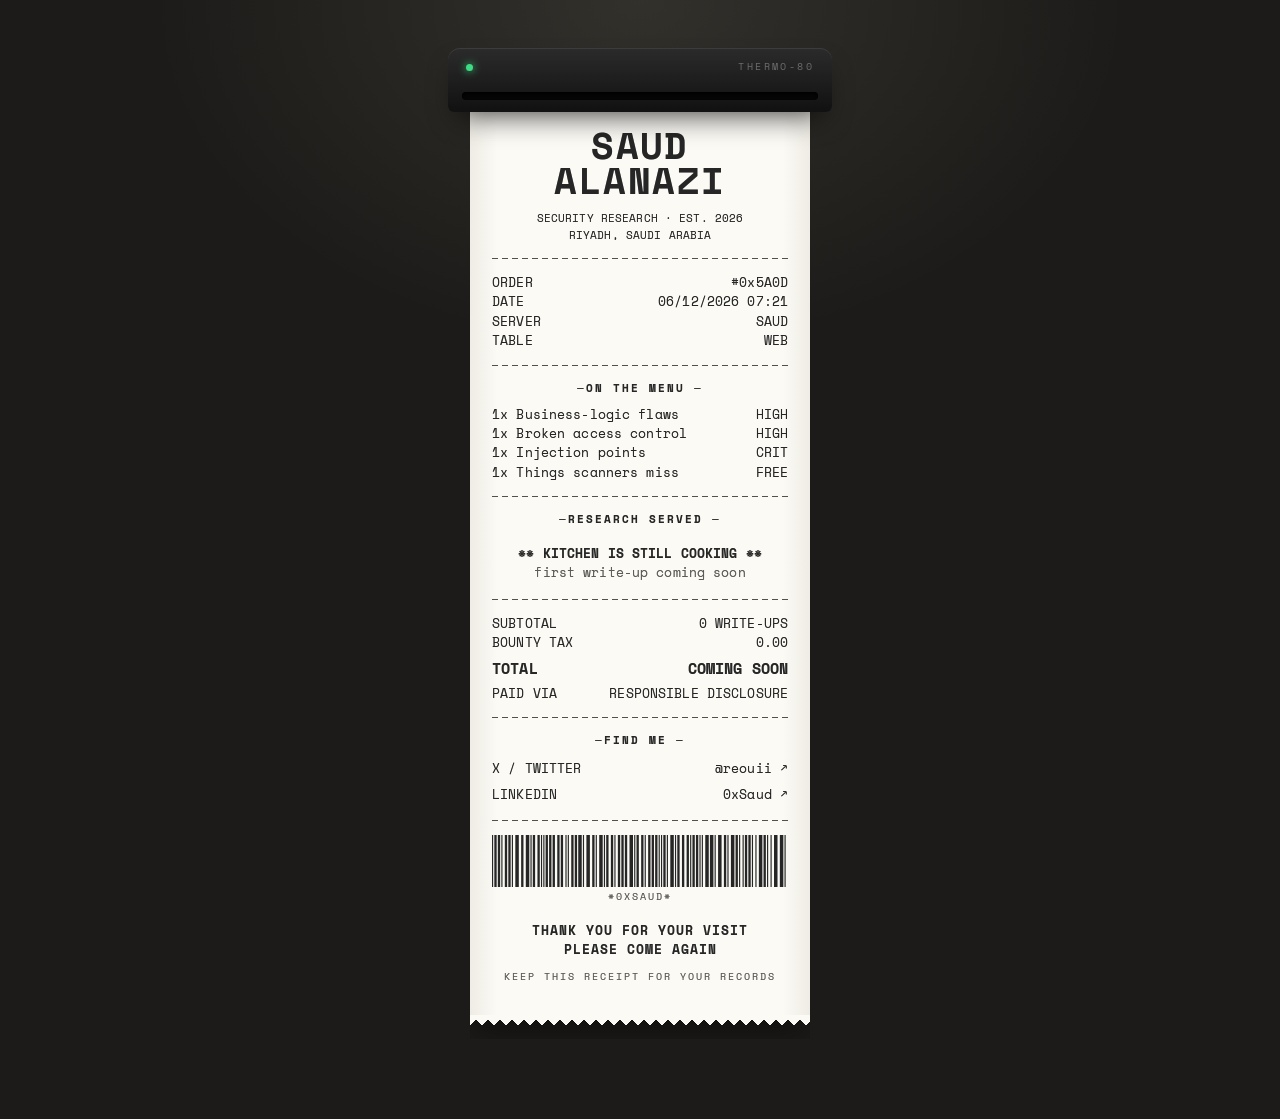
==== commit 788b924c: "Add two concept pages: thermal receipt and typewriter memo - index.html: a thermal receipt that prin" ====
--- a/index.html
+++ b/index.html
@@ -3,97 +3,92 @@
 <head>
     <meta charset="UTF-8">
     <meta name="viewport" content="width=device-width, initial-scale=1.0">
-    <title>Saud Alanazi</title>
+    <title>Saud Alanazi — Receipt</title>
     <meta name="description" content="Saud Alanazi — security researcher. Write-ups from vulnerabilities I found and reported.">
     <link rel="preconnect" href="https://fonts.googleapis.com">
     <link rel="preconnect" href="https://fonts.gstatic.com" crossorigin>
-    <link href="https://fonts.googleapis.com/css2?family=Cormorant+Garamond:ital,wght@0,600;0,700;1,500&family=IBM+Plex+Mono:wght@400;500&display=swap" rel="stylesheet">
-    <link rel="stylesheet" href="style.css">
+    <link href="https://fonts.googleapis.com/css2?family=Space+Mono:wght@400;700&display=swap" rel="stylesheet">
+    <link rel="stylesheet" href="receipt.css">
 </head>
 <body>
 
-    <!-- ============ The seam: scroll to cut the stitches ============ -->
-    <div class="open" id="open">
-        <div class="stage">
+    <div class="scene">
 
-            <!-- what's underneath -->
-            <div class="inside" id="inside">
-                <p class="label">security researcher</p>
-                <p class="line">I read what's <em>underneath</em>.</p>
-                <p class="tags">web · appsec · bug bounty</p>
-                <nav class="links">
-                    <a href="https://twitter.com/reouii" target="_blank" rel="noopener">
-                        <svg viewBox="0 0 24 24" aria-hidden="true"><path d="M18.244 2.25h3.308l-7.227 8.26 8.502 11.24H16.17l-5.214-6.817L4.99 21.75H1.68l7.73-8.835L1.254 2.25H8.08l4.713 6.231zm-1.161 17.52h1.833L7.084 4.126H5.117z"/></svg>
-                        @reouii
-                    </a>
-                    <a href="https://linkedin.com/in/0xSaud" target="_blank" rel="noopener">
-                        <svg viewBox="0 0 24 24" aria-hidden="true"><path d="M20.45 20.45h-3.56v-5.57c0-1.33-.02-3.04-1.85-3.04-1.85 0-2.14 1.45-2.14 2.94v5.67H9.34V9h3.42v1.56h.05c.48-.9 1.64-1.85 3.37-1.85 3.6 0 4.27 2.37 4.27 5.45v6.29zM5.34 7.43a2.07 2.07 0 1 1 0-4.14 2.07 2.07 0 0 1 0 4.14zM7.12 20.45H3.56V9h3.56v11.45zM22.22 0H1.77C.79 0 0 .77 0 1.72v20.56C0 23.23.79 24 1.77 24h20.45c.98 0 1.78-.77 1.78-1.72V1.72C24 .77 23.2 0 22.22 0z"/></svg>
-                        0xSaud
-                    </a>
-                </nav>
-            </div>
+        <!-- the printer the receipt comes out of -->
+        <div class="printer" aria-hidden="true">
+            <span class="led"></span>
+            <span class="brand">THERMO-80</span>
+            <div class="slot"></div>
+        </div>
 
-            <!-- the two halves, stitched shut -->
-            <div class="half top" id="top">
-                <div class="face"><h1 class="name">Saud Alanazi</h1></div>
-            </div>
-            <div class="half bottom" id="bottom">
-                <div class="face" aria-hidden="true"><span class="name">Saud Alanazi</span></div>
-            </div>
+        <div class="feed">
+            <article class="receipt" id="receipt">
 
-            <svg class="seam" id="seam" viewBox="0 0 1000 40" preserveAspectRatio="none" aria-hidden="true">
-                <line class="thread" x1="0" y1="20" x2="1000" y2="20"/>
-                <g class="ties" id="ties"></g>
-            </svg>
+                <header class="center">
+                    <p class="logo">SAUD<br>ALANAZI</p>
+                    <p>SECURITY RESEARCH &middot; EST. 2026</p>
+                    <p>RIYADH, SAUDI ARABIA</p>
+                </header>
 
-            <p class="hint" id="hint">scroll to cut the thread</p>
+                <hr class="dash">
+
+                <div class="row"><span>ORDER</span><span>#0x5A0D</span></div>
+                <div class="row"><span>DATE</span><span id="date">--/--/---- --:--</span></div>
+                <div class="row"><span>SERVER</span><span>SAUD</span></div>
+                <div class="row"><span>TABLE</span><span>WEB</span></div>
+
+                <hr class="dash">
+                <p class="sec">ON THE MENU</p>
+
+                <div class="item"><span>1x Business-logic flaws</span><span>HIGH</span></div>
+                <div class="item"><span>1x Broken access control</span><span>HIGH</span></div>
+                <div class="item"><span>1x Injection points</span><span>CRIT</span></div>
+                <div class="item"><span>1x Things scanners miss</span><span>FREE</span></div>
+
+                <hr class="dash">
+                <p class="sec">RESEARCH SERVED</p>
+
+                <div class="empty">
+                    <p>** KITCHEN IS STILL COOKING **</p>
+                    <p>first write-up coming soon</p>
+                </div>
+
+                <!--
+                  When a write-up is ready, delete the .empty block above and
+                  add one of these per write-up (newest first):
+
+                  <a class="item link" href="research/example.html">
+                      <span>01 Write-up title</span><span>CVE-2026-XXXX</span>
+                  </a>
+                  <p class="note">JUN 2026 &middot; 8 MIN READ</p>
+                -->
+
+                <hr class="dash">
+
+                <div class="row"><span>SUBTOTAL</span><span>0 WRITE-UPS</span></div>
+                <div class="row"><span>BOUNTY TAX</span><span>0.00</span></div>
+                <div class="row total"><span>TOTAL</span><span>COMING SOON</span></div>
+                <div class="row"><span>PAID VIA</span><span>RESPONSIBLE DISCLOSURE</span></div>
+
+                <hr class="dash">
+                <p class="sec">FIND ME</p>
+
+                <a class="item link" href="https://twitter.com/reouii" target="_blank" rel="noopener"><span>X / TWITTER</span><span>@reouii &#8599;</span></a>
+                <a class="item link" href="https://linkedin.com/in/0xSaud" target="_blank" rel="noopener"><span>LINKEDIN</span><span>0xSaud &#8599;</span></a>
+
+                <hr class="dash">
+
+                <svg class="barcode" id="barcode" aria-hidden="true"></svg>
+                <p class="center small">*0XSAUD*</p>
+
+                <p class="center thanks">THANK YOU FOR YOUR VISIT<br>PLEASE COME AGAIN</p>
+                <p class="center small">KEEP THIS RECEIPT FOR YOUR RECORDS</p>
+
+            </article>
         </div>
+
     </div>
 
-    <!-- ============ Research ============ -->
-    <main class="wrap">
-
-        <header class="sec-head">
-            <p class="kicker">// vessels</p>
-            <h2>Research</h2>
-            <p class="sub">Write-ups from vulnerabilities I found and reported.<br>Each one lives in its own vessel.</p>
-        </header>
-
-        <ol class="vessels">
-
-            <li class="vessel empty">
-                <span class="no">vessel 01</span>
-                <div class="body">
-                    <h3>Unoccupied</h3>
-                    <p>The first write-up is still looking for a body. It moves in soon.</p>
-                </div>
-                <span class="state">— waiting</span>
-            </li>
-
-            <!--
-              Add one <li class="vessel"> per write-up, newest first, and
-              delete the "Unoccupied" one above:
-
-              <li class="vessel">
-                  <a href="research/example.html">
-                      <span class="no">vessel 01</span>
-                      <div class="body">
-                          <h3>Write-up title</h3>
-                          <p>One or two lines summarising the finding.</p>
-                      </div>
-                      <span class="state">Jun 2026</span>
-                  </a>
-              </li>
-            -->
-
-        </ol>
-
-        <footer>
-            <span>&copy; 2026 Saud Alanazi</span>
-            <span>Riyadh</span>
-        </footer>
-    </main>
-
-    <script src="script.js"></script>
+    <script src="receipt.js"></script>
 </body>
 </html>
--- a/receipt.css
+++ b/receipt.css
@@ -0,0 +1,244 @@
+/* =========================================================
+   Saud Alanazi — "Receipt"
+   A thermal receipt printing out of a little printer.
+   ========================================================= */
+
+:root {
+    --counter: #1c1b19;
+    --paper: #fbfaf5;
+    --paper-shade: #eeece4;
+    --ink: #262626;
+    --ink-soft: #5c5b57;
+    --printer: #111;
+    --printer-edge: #2a2a2a;
+    --led: #3ddc84;
+    --w: 340px;
+}
+
+* { margin: 0; padding: 0; box-sizing: border-box; }
+
+body {
+    min-height: 100vh;
+    background:
+        radial-gradient(700px 500px at 50% 0%, rgba(255, 240, 210, 0.10), transparent 70%),
+        var(--counter);
+    font-family: 'Space Mono', 'Courier New', monospace;
+    color: var(--ink);
+    -webkit-font-smoothing: antialiased;
+}
+
+.scene {
+    width: min(var(--w), calc(100% - 32px));
+    margin: 0 auto;
+    padding: 48px 0 80px;
+}
+
+/* ---------- Printer ---------- */
+.printer {
+    position: relative;
+    height: 64px;
+    margin: 0 -22px;
+    border-radius: 12px 12px 6px 6px;
+    background: linear-gradient(180deg, #2b2b2b, var(--printer));
+    box-shadow:
+        inset 0 1px 0 rgba(255, 255, 255, 0.08),
+        0 14px 30px -12px rgba(0, 0, 0, 0.8);
+    z-index: 2;
+}
+
+.printer .led {
+    position: absolute;
+    left: 18px;
+    top: 16px;
+    width: 7px;
+    height: 7px;
+    border-radius: 50%;
+    background: var(--led);
+    box-shadow: 0 0 8px var(--led);
+    animation: blink 0.35s steps(2) 9;
+}
+
+.printer .brand {
+    position: absolute;
+    right: 18px;
+    top: 11px;
+    font-size: 0.6rem;
+    letter-spacing: 0.25em;
+    color: #6d6d6d;
+}
+
+.printer .slot {
+    position: absolute;
+    left: 14px;
+    right: 14px;
+    bottom: 12px;
+    height: 8px;
+    border-radius: 4px;
+    background: #050505;
+    box-shadow: inset 0 2px 3px rgba(0, 0, 0, 0.9);
+}
+
+@keyframes blink { to { opacity: 0.25; } }
+
+/* ---------- Receipt ---------- */
+.feed {
+    position: relative;
+    margin-top: -14px;          /* tucks under the slot */
+    overflow: hidden;
+    padding-bottom: 24px;       /* room for the torn edge + shadow */
+}
+
+.receipt {
+    position: relative;
+    padding: 30px 22px 30px;
+    background:
+        linear-gradient(90deg, var(--paper-shade), var(--paper) 8%, var(--paper) 92%, var(--paper-shade));
+    font-size: 12.5px;
+    line-height: 1.55;
+    letter-spacing: 0.01em;
+    text-shadow: 0 0 0.6px rgba(0, 0, 0, 0.35);   /* thermal ink bleed */
+    filter: drop-shadow(0 10px 18px rgba(0, 0, 0, 0.45));
+    animation: print 2.8s steps(28) 0.25s both;
+}
+
+/* torn bottom edge */
+.receipt::after {
+    content: "";
+    position: absolute;
+    left: 0;
+    right: 0;
+    bottom: -10px;
+    height: 10px;
+    background:
+        linear-gradient(135deg, var(--paper) 50%, transparent 50%) 0 0 / 12px 10px repeat-x,
+        linear-gradient(-135deg, var(--paper) 50%, transparent 50%) 0 0 / 12px 10px repeat-x;
+}
+
+@keyframes print {
+    from { transform: translateY(-100%); }
+    to   { transform: translateY(0); }
+}
+
+.center { text-align: center; }
+
+.logo {
+    font-weight: 700;
+    font-size: 2.3rem;
+    line-height: 0.95;
+    letter-spacing: 0.04em;
+    margin-bottom: 12px;
+}
+
+header p { font-size: 11px; }
+
+.dash {
+    border: none;
+    height: 1px;
+    margin: 14px 0;
+    background: repeating-linear-gradient(90deg, var(--ink) 0 6px, transparent 6px 10px);
+    opacity: 0.8;
+}
+
+.row,
+.item {
+    display: flex;
+    justify-content: space-between;
+    align-items: baseline;
+    gap: 12px;
+}
+
+.row span:last-child,
+.item span:last-child {
+    text-align: right;
+    white-space: nowrap;
+}
+
+.item span:first-child { min-width: 0; }
+
+.sec {
+    text-align: center;
+    font-weight: 700;
+    letter-spacing: 0.18em;
+    font-size: 11px;
+    margin-bottom: 8px;
+}
+
+.sec::before,
+.sec::after { content: " \2014 "; font-weight: 400; }
+
+.total {
+    font-weight: 700;
+    font-size: 15px;
+    margin: 4px 0;
+}
+
+.empty {
+    text-align: center;
+    padding: 8px 0 2px;
+    color: var(--ink-soft);
+}
+
+.empty p:first-child {
+    color: var(--ink);
+    font-weight: 700;
+    animation: flicker 3.2s ease-in-out infinite;
+}
+
+@keyframes flicker {
+    0%, 100% { opacity: 1; }
+    50% { opacity: 0.55; }
+}
+
+.note {
+    font-size: 10.5px;
+    color: var(--ink-soft);
+    margin: -2px 0 8px;
+    padding-left: 22px;
+}
+
+/* clickable lines: highlight like an inverted thermal print */
+a.link {
+    color: inherit;
+    text-decoration: none;
+    padding: 2px 4px;
+    margin: 0 -4px 2px;
+    transition: background 0.12s ease, color 0.12s ease;
+}
+
+a.link:hover,
+a.link:focus-visible {
+    background: var(--ink);
+    color: var(--paper);
+    text-shadow: none;
+    outline: none;
+}
+
+.barcode {
+    display: block;
+    width: 100%;
+    height: 52px;
+    margin: 6px 0 2px;
+}
+
+.small {
+    font-size: 10px;
+    letter-spacing: 0.2em;
+    color: var(--ink-soft);
+}
+
+.thanks {
+    margin: 16px 0 10px;
+    font-weight: 700;
+    letter-spacing: 0.08em;
+}
+
+/* ---------- Small screens / reduced motion ---------- */
+@media (max-width: 400px) {
+    .printer { margin: 0 -10px; }
+    .receipt { padding: 26px 16px; font-size: 11.5px; }
+    .logo { font-size: 2rem; }
+}
+
+@media (prefers-reduced-motion: reduce) {
+    .receipt, .printer .led, .empty p:first-child { animation: none; }
+}
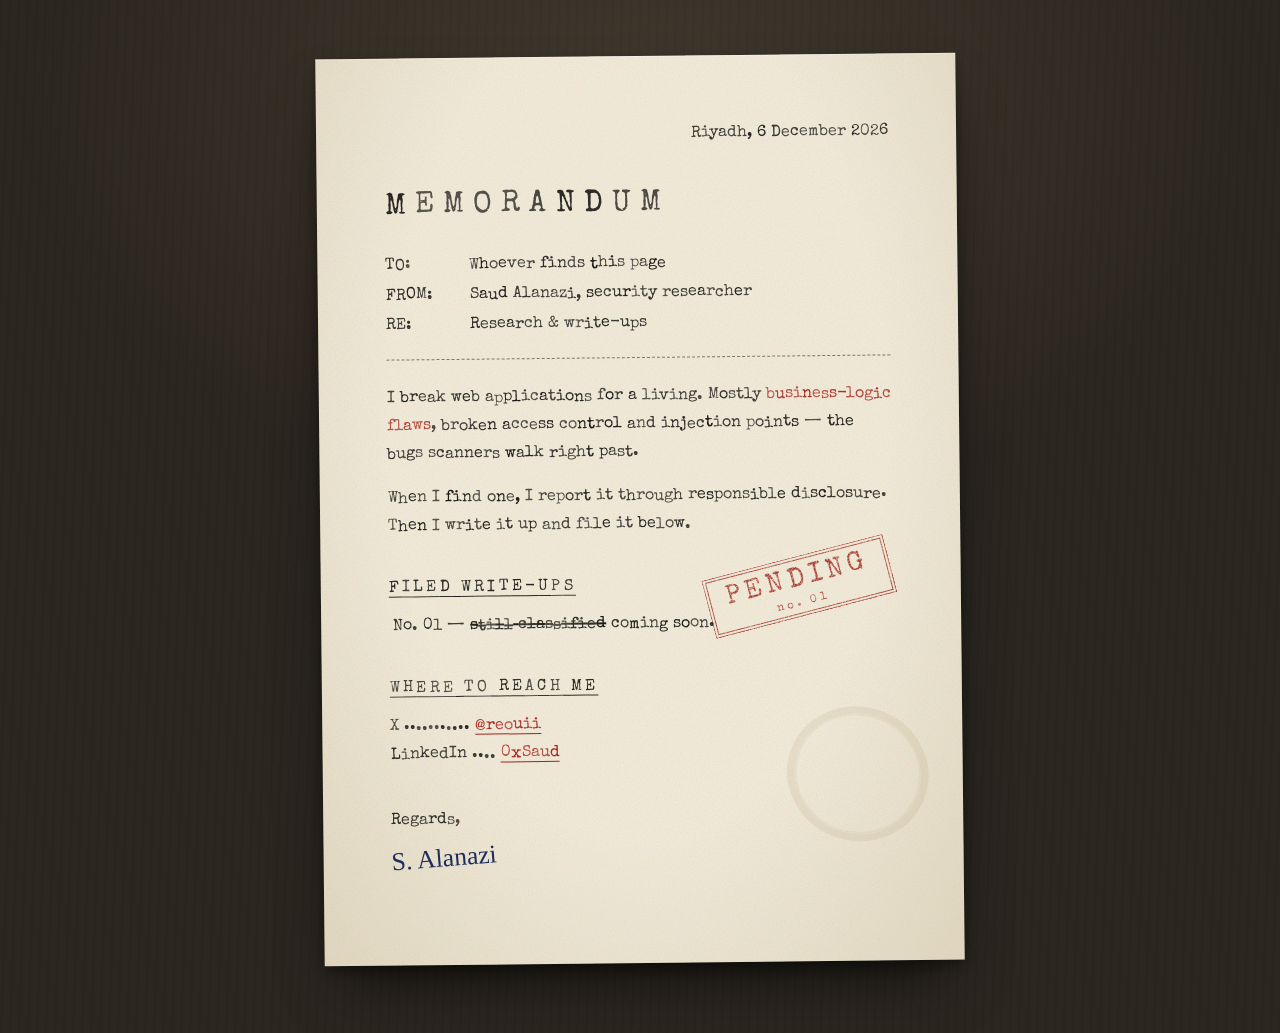
==== commit 066920c2: "Make the typewriter memo the homepage, fully static - Promote typewriter.html to index.html (style.c" ====
--- a/index.html
+++ b/index.html
@@ -3,92 +3,60 @@
 <head>
     <meta charset="UTF-8">
     <meta name="viewport" content="width=device-width, initial-scale=1.0">
-    <title>Saud Alanazi — Receipt</title>
+    <title>Saud Alanazi</title>
     <meta name="description" content="Saud Alanazi — security researcher. Write-ups from vulnerabilities I found and reported.">
     <link rel="preconnect" href="https://fonts.googleapis.com">
     <link rel="preconnect" href="https://fonts.gstatic.com" crossorigin>
-    <link href="https://fonts.googleapis.com/css2?family=Space+Mono:wght@400;700&display=swap" rel="stylesheet">
-    <link rel="stylesheet" href="receipt.css">
+    <link href="https://fonts.googleapis.com/css2?family=Special+Elite&family=Homemade+Apple&display=swap" rel="stylesheet">
+    <link rel="stylesheet" href="style.css">
 </head>
 <body>
 
-    <div class="scene">
+    <div class="desk">
+        <article class="sheet" id="sheet">
 
-        <!-- the printer the receipt comes out of -->
-        <div class="printer" aria-hidden="true">
-            <span class="led"></span>
-            <span class="brand">THERMO-80</span>
-            <div class="slot"></div>
-        </div>
+            <p class="dateline">Riyadh, <span id="today">30 September 2026</span></p>
 
-        <div class="feed">
-            <article class="receipt" id="receipt">
+            <h1>MEMORANDUM</h1>
 
-                <header class="center">
-                    <p class="logo">SAUD<br>ALANAZI</p>
-                    <p>SECURITY RESEARCH &middot; EST. 2026</p>
-                    <p>RIYADH, SAUDI ARABIA</p>
-                </header>
+            <table class="memo">
+                <tr><td>TO:</td><td>Whoever finds this page</td></tr>
+                <tr><td>FROM:</td><td>Saud Alanazi, security researcher</td></tr>
+                <tr><td>RE:</td><td>Research &amp; write-ups</td></tr>
+            </table>
 
-                <hr class="dash">
+            <hr>
 
-                <div class="row"><span>ORDER</span><span>#0x5A0D</span></div>
-                <div class="row"><span>DATE</span><span id="date">--/--/---- --:--</span></div>
-                <div class="row"><span>SERVER</span><span>SAUD</span></div>
-                <div class="row"><span>TABLE</span><span>WEB</span></div>
+            <p>I break web applications for a living. Mostly <span class="red">business-logic flaws</span>, broken access control and injection points &mdash; the bugs scanners walk right past.</p>
 
-                <hr class="dash">
-                <p class="sec">ON THE MENU</p>
+            <p>When I find one, I report it through responsible disclosure. Then I write it up and file it below.</p>
 
-                <div class="item"><span>1x Business-logic flaws</span><span>HIGH</span></div>
-                <div class="item"><span>1x Broken access control</span><span>HIGH</span></div>
-                <div class="item"><span>1x Injection points</span><span>CRIT</span></div>
-                <div class="item"><span>1x Things scanners miss</span><span>FREE</span></div>
+            <div class="filed">
+                <h2>FILED WRITE-UPS</h2>
 
-                <hr class="dash">
-                <p class="sec">RESEARCH SERVED</p>
+            <div class="stamp" id="stamp" aria-hidden="true">PENDING<small>no. 01</small></div>
 
-                <div class="empty">
-                    <p>** KITCHEN IS STILL COOKING **</p>
-                    <p>first write-up coming soon</p>
-                </div>
+            <ol class="files">
+                <li class="none">No. 01 &mdash; <s>still classified</s> coming soon.</li>
 
                 <!--
-                  When a write-up is ready, delete the .empty block above and
-                  add one of these per write-up (newest first):
+                  Add one <li> per write-up, newest first, and delete the
+                  "No. 01" placeholder above:
 
-                  <a class="item link" href="research/example.html">
-                      <span>01 Write-up title</span><span>CVE-2026-XXXX</span>
-                  </a>
-                  <p class="note">JUN 2026 &middot; 8 MIN READ</p>
+                  <li><a href="research/example.html">Write-up title</a> <span class="when">(Jun 2026)</span></li>
                 -->
+            </ol>
+            </div>
 
-                <hr class="dash">
+            <h2>WHERE TO REACH ME</h2>
 
-                <div class="row"><span>SUBTOTAL</span><span>0 WRITE-UPS</span></div>
-                <div class="row"><span>BOUNTY TAX</span><span>0.00</span></div>
-                <div class="row total"><span>TOTAL</span><span>COMING SOON</span></div>
-                <div class="row"><span>PAID VIA</span><span>RESPONSIBLE DISCLOSURE</span></div>
+            <p class="contact">X ........... <a href="https://twitter.com/reouii" target="_blank" rel="noopener">@reouii</a><br>LinkedIn .... <a href="https://linkedin.com/in/0xSaud" target="_blank" rel="noopener">0xSaud</a></p>
 
-                <hr class="dash">
-                <p class="sec">FIND ME</p>
-
-                <a class="item link" href="https://twitter.com/reouii" target="_blank" rel="noopener"><span>X / TWITTER</span><span>@reouii &#8599;</span></a>
-                <a class="item link" href="https://linkedin.com/in/0xSaud" target="_blank" rel="noopener"><span>LINKEDIN</span><span>0xSaud &#8599;</span></a>
-
-                <hr class="dash">
-
-                <svg class="barcode" id="barcode" aria-hidden="true"></svg>
-                <p class="center small">*0XSAUD*</p>
-
-                <p class="center thanks">THANK YOU FOR YOUR VISIT<br>PLEASE COME AGAIN</p>
-                <p class="center small">KEEP THIS RECEIPT FOR YOUR RECORDS</p>
-
-            </article>
-        </div>
+            <p class="closing">Regards,<span class="sig">S. Alanazi</span></p>
+        </article>
 
     </div>
 
-    <script src="receipt.js"></script>
+    <script src="script.js"></script>
 </body>
 </html>
--- a/style.css
+++ b/style.css
@@ -0,0 +1,177 @@
+/* =========================================================
+   Saud Alanazi — "Memo"
+   A memo typed on an old typewriter. Static — nothing animates.
+   ========================================================= */
+
+:root {
+    --desk: #2b2620;
+    --paper: #f3ecda;
+    --paper-edge: #e3d9c1;
+    --ink: #1f1d1a;
+    --ink-red: #a8251c;
+    --muted: #6d6556;
+}
+
+* { margin: 0; padding: 0; box-sizing: border-box; }
+
+body {
+    min-height: 100vh;
+    background:
+        radial-gradient(900px 600px at 50% 10%, rgba(255, 220, 160, 0.10), transparent 70%),
+        repeating-linear-gradient(92deg, rgba(0,0,0,0.05) 0 2px, transparent 2px 9px),
+        var(--desk);
+    font-family: 'Special Elite', 'Courier New', monospace;
+    color: var(--ink);
+}
+
+.desk {
+    padding: 56px 16px 70px;
+}
+
+/* ---------- The sheet ---------- */
+.sheet {
+    position: relative;
+    max-width: 640px;
+    margin: 0 auto;
+    padding: 64px 68px 80px;
+    background:
+        radial-gradient(ellipse at 50% 40%, var(--paper) 55%, var(--paper-edge) 100%);
+    box-shadow:
+        0 1px 0 rgba(255, 255, 255, 0.4) inset,
+        0 30px 60px -20px rgba(0, 0, 0, 0.7),
+        0 6px 14px rgba(0, 0, 0, 0.35);
+    transform: rotate(-0.6deg);
+    font-size: 16px;
+    line-height: 1.75;
+}
+
+/* paper grain */
+.sheet::before {
+    content: "";
+    position: absolute;
+    inset: 0;
+    pointer-events: none;
+    opacity: 0.16;
+    mix-blend-mode: multiply;
+    background-image: url("data:image/svg+xml,%3Csvg xmlns='http://www.w3.org/2000/svg' width='160' height='160'%3E%3Cfilter id='n'%3E%3CfeTurbulence type='fractalNoise' baseFrequency='0.75' numOctaves='3'/%3E%3C/filter%3E%3Crect width='100%25' height='100%25' filter='url(%23n)'/%3E%3C/svg%3E");
+}
+
+/* a faint coffee ring, because of course */
+.sheet::after {
+    content: "";
+    position: absolute;
+    right: 38px;
+    bottom: 120px;
+    width: 120px;
+    height: 120px;
+    border-radius: 50%;
+    border: 7px solid rgba(120, 80, 30, 0.08);
+    box-shadow: inset 0 0 0 2px rgba(120, 80, 30, 0.05);
+    transform: rotate(18deg) scaleX(1.06);
+    pointer-events: none;
+}
+
+.dateline { text-align: right; margin-bottom: 30px; }
+
+h1 {
+    font-weight: 400;
+    font-size: 1.9rem;
+    letter-spacing: 0.3em;
+    margin-bottom: 18px;
+}
+
+h2 {
+    font-weight: 400;
+    font-size: 1rem;
+    letter-spacing: 0.2em;
+    margin: 34px 0 10px;
+    text-decoration: underline;
+    text-underline-offset: 5px;
+}
+
+.memo { border-collapse: collapse; margin-bottom: 18px; }
+.memo td { padding: 0 0 2px; vertical-align: top; }
+.memo td:first-child { width: 84px; }
+
+hr {
+    border: none;
+    border-top: 1.5px dashed var(--ink);
+    opacity: 0.55;
+    margin: 6px 0 24px;
+}
+
+p + p { margin-top: 16px; }
+
+.red { color: var(--ink-red); }
+
+s { text-decoration-thickness: 2px; text-decoration-color: var(--ink); }
+
+.files { padding-left: 26px; }
+.files li { padding-left: 4px; }
+.files li.none { list-style: none; margin-left: -26px; }
+.files .when { color: var(--muted); }
+
+a {
+    color: var(--ink-red);
+    text-decoration: none;
+    border-bottom: 1px solid currentColor;
+}
+
+a:hover { background: rgba(168, 37, 28, 0.1); }
+
+.closing { margin-top: 38px; }
+
+/* handwritten signature */
+.sheet .sig {
+    display: block;
+    font-family: 'Homemade Apple', cursive;
+    font-size: 1.6rem;
+    color: #1d2e5c;
+    margin-top: 6px;
+    transform: rotate(-4deg);
+    transform-origin: left;
+}
+
+/* rubber stamp, sits in the empty space beside "FILED WRITE-UPS" */
+.filed { position: relative; }
+
+.stamp {
+    position: absolute;
+    right: 0;
+    top: -14px;
+    padding: 6px 16px 4px;
+    border: 4px double var(--ink-red);
+    color: var(--ink-red);
+    font-size: 1.7rem;
+    letter-spacing: 0.18em;
+    text-align: center;
+    line-height: 1;
+    transform: rotate(-14deg);
+    opacity: 0.85;
+    mix-blend-mode: multiply;
+    -webkit-mask-image: url("data:image/svg+xml,%3Csvg xmlns='http://www.w3.org/2000/svg' width='200' height='200'%3E%3Cfilter id='n'%3E%3CfeTurbulence type='fractalNoise' baseFrequency='1.2' numOctaves='2'/%3E%3CfeColorMatrix values='0 0 0 0 0 0 0 0 0 0 0 0 0 0 0 0 0 0 -2.4 2'/%3E%3C/filter%3E%3Crect width='100%25' height='100%25' filter='url(%23n)'/%3E%3C/svg%3E");
+    mask-image: url("data:image/svg+xml,%3Csvg xmlns='http://www.w3.org/2000/svg' width='200' height='200'%3E%3Cfilter id='n'%3E%3CfeTurbulence type='fractalNoise' baseFrequency='1.2' numOctaves='2'/%3E%3CfeColorMatrix values='0 0 0 0 0 0 0 0 0 0 0 0 0 0 0 0 0 0 -2.4 2'/%3E%3C/filter%3E%3Crect width='100%25' height='100%25' filter='url(%23n)'/%3E%3C/svg%3E");
+    pointer-events: none;
+}
+
+.stamp small {
+    display: block;
+    font-size: 0.7rem;
+    letter-spacing: 0.3em;
+    margin-top: 4px;
+}
+
+/* ---------- Ink ---------- */
+.ch {
+    position: relative;   /* lets each letter sit slightly off the baseline */
+}
+
+/* ---------- Small screens ---------- */
+@media (max-width: 600px) {
+    .desk { padding: 28px 10px 50px; }
+    .sheet { padding: 40px 26px 56px; font-size: 14.5px; transform: rotate(-0.4deg); }
+    h1 { font-size: 1.45rem; letter-spacing: 0.22em; }
+    .memo td:first-child { width: 64px; }
+    .stamp { right: -4px; top: -10px; font-size: 1.1rem; padding: 4px 10px 3px; }
+    .sheet::after { width: 90px; height: 90px; right: 16px; }
+}
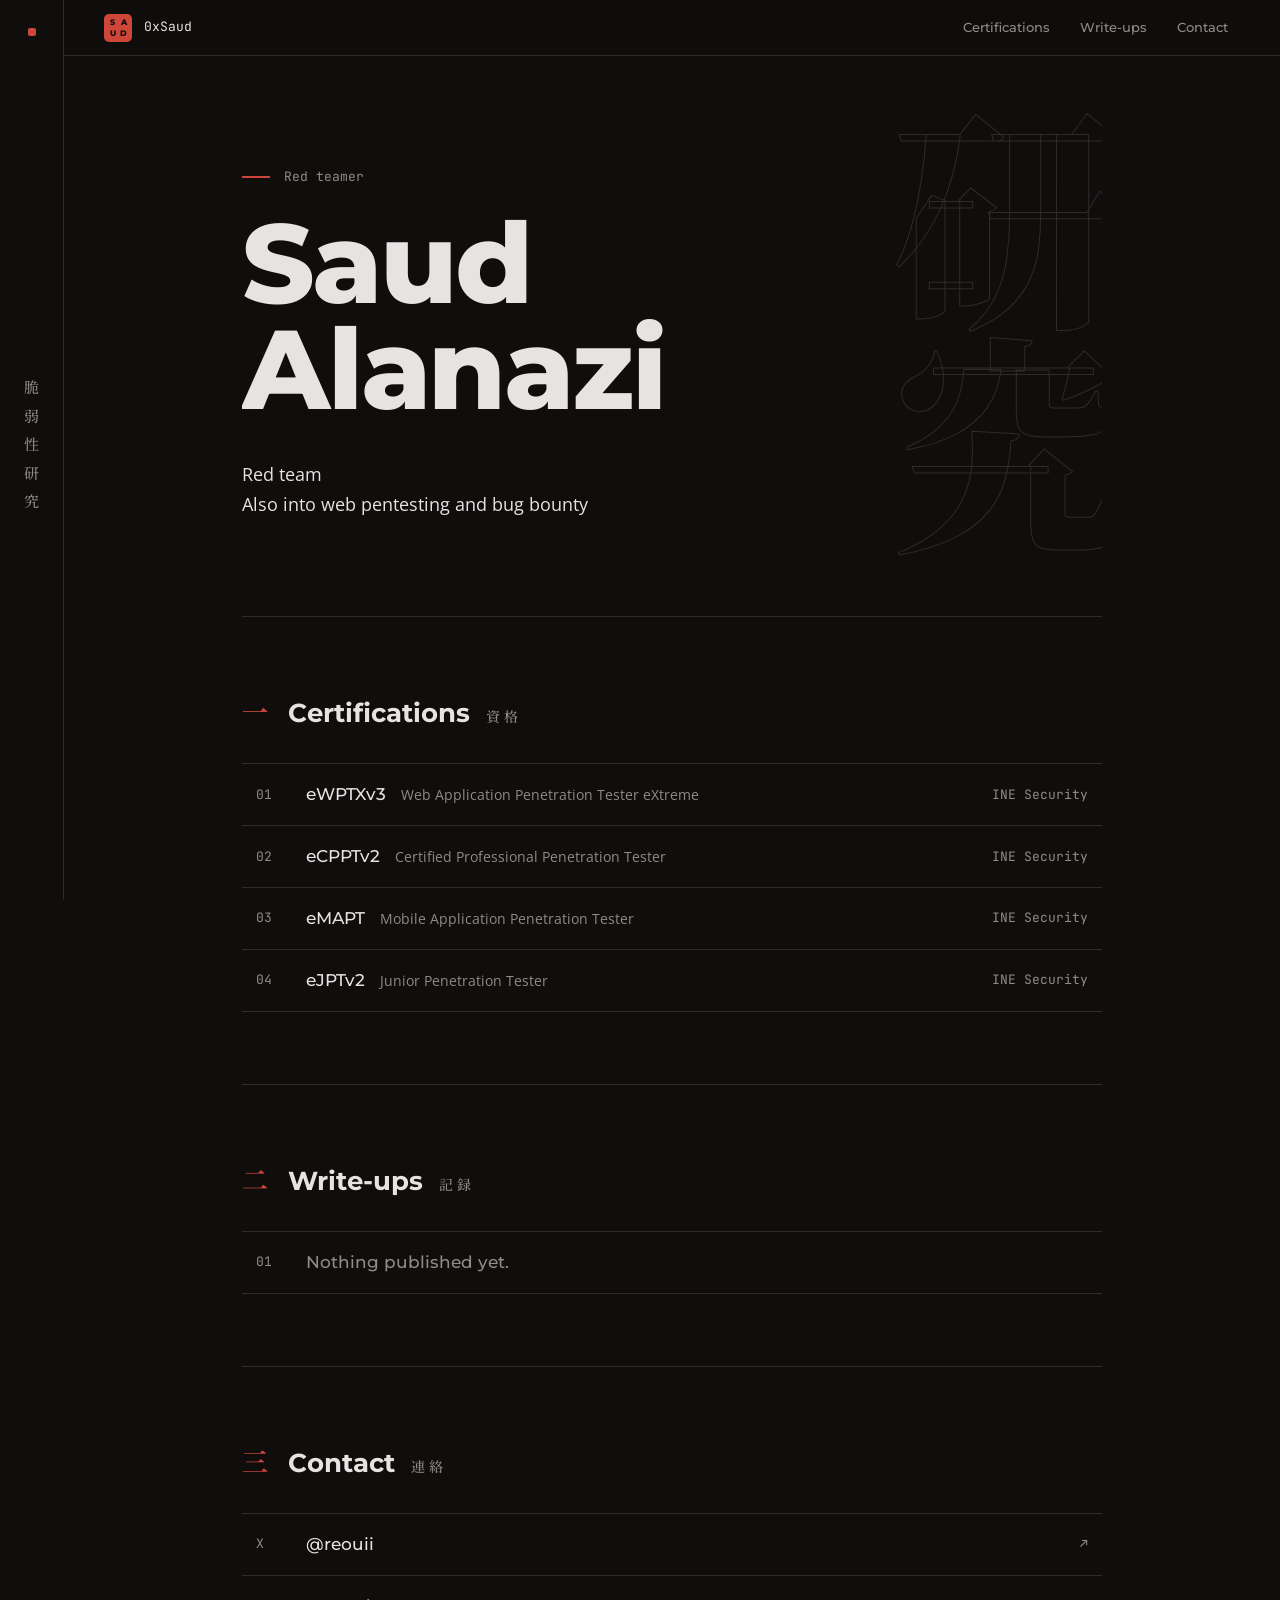
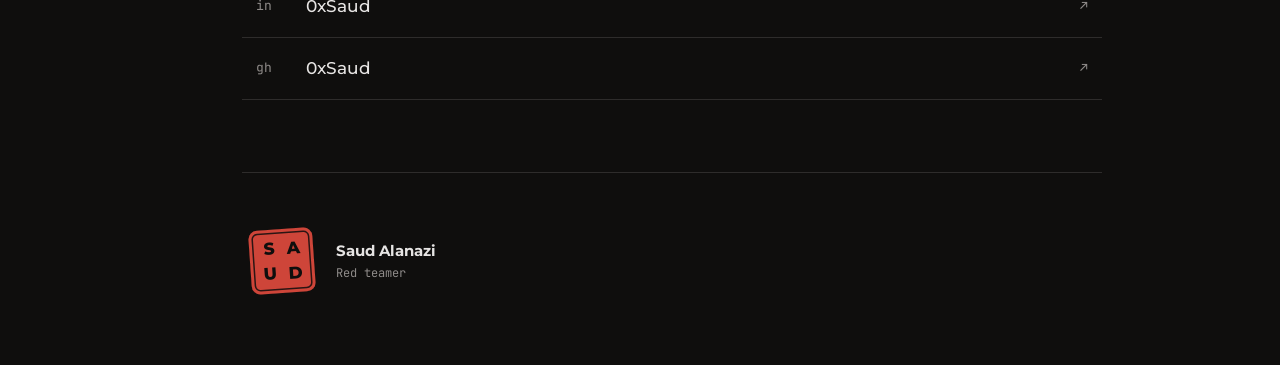
==== commit 2994621f: "Redesign: dark layout with kanji, certifications viewer" ====
--- a/index.html
+++ b/index.html
@@ -4,58 +4,94 @@
     <meta charset="UTF-8">
     <meta name="viewport" content="width=device-width, initial-scale=1.0">
     <title>Saud Alanazi</title>
-    <meta name="description" content="Saud Alanazi — security researcher. Write-ups from vulnerabilities I found and reported.">
+    <meta name="description" content="Saud Alanazi. Red team, web pentesting and bug bounty.">
     <link rel="preconnect" href="https://fonts.googleapis.com">
     <link rel="preconnect" href="https://fonts.gstatic.com" crossorigin>
-    <link href="https://fonts.googleapis.com/css2?family=Special+Elite&family=Homemade+Apple&display=swap" rel="stylesheet">
+    <link href="https://fonts.googleapis.com/css2?family=Montserrat:wght@500;700;800&family=Open+Sans:wght@400;600&family=JetBrains+Mono:wght@400;500&family=Noto+Serif+JP:wght@500;900&display=swap" rel="stylesheet">
     <link rel="stylesheet" href="style.css">
 </head>
 <body>
 
-    <div class="desk">
-        <article class="sheet" id="sheet">
+    <aside class="spine" aria-hidden="true">
+        <span lang="ja">脆弱性研究</span>
+    </aside>
 
-            <p class="dateline">Riyadh, <span id="today">30 September 2026</span></p>
+    <header class="top">
+        <a class="mark" href="#top" aria-label="Saud Alanazi">
+            <span class="seal seal-small" aria-hidden="true"><i>S</i><i>A</i><i>U</i><i>D</i></span>
+            <span class="handle">0xSaud</span>
+        </a>
+        <nav>
+            <a href="#certs">Certifications</a>
+            <a href="#writeups">Write-ups</a>
+            <a href="#contact">Contact</a>
+        </nav>
+    </header>
 
-            <h1>MEMORANDUM</h1>
+    <main id="top">
 
-            <table class="memo">
-                <tr><td>TO:</td><td>Whoever finds this page</td></tr>
-                <tr><td>FROM:</td><td>Saud Alanazi, security researcher</td></tr>
-                <tr><td>RE:</td><td>Research &amp; write-ups</td></tr>
-            </table>
+        <section class="hero">
+            <span class="hero-kanji" lang="ja" aria-hidden="true">研究</span>
+            <p class="eyebrow"><span class="stroke"></span>Red teamer</p>
+            <h1>Saud<br>Alanazi</h1>
+            <p class="lead">Red team<br>Also into web pentesting and bug bounty</p>
+        </section>
 
-            <hr>
+        <section id="certs">
+            <h2><span class="num" lang="ja" aria-hidden="true">一</span>Certifications <small lang="ja" aria-hidden="true">資格</small></h2>
 
-            <p>I break web applications for a living. Mostly <span class="red">business-logic flaws</span>, broken access control and injection points &mdash; the bugs scanners walk right past.</p>
+            <ul class="rows">
+                <li class="row"><span class="no">01</span><a class="what" href="Cert/eWPTXv3_page-0001.jpg" target="_blank" rel="noopener">eWPTXv3 <span class="sub">Web Application Penetration Tester eXtreme</span></a><span class="when">INE Security</span></li>
+                <li class="row"><span class="no">02</span><a class="what" href="Cert/eCPPT_page-0001.jpg" target="_blank" rel="noopener">eCPPTv2 <span class="sub">Certified Professional Penetration Tester</span></a><span class="when">INE Security</span></li>
+                <li class="row"><span class="no">03</span><a class="what" href="Cert/eMAPT_page-0001.jpg" target="_blank" rel="noopener">eMAPT <span class="sub">Mobile Application Penetration Tester</span></a><span class="when">INE Security</span></li>
+                <li class="row"><span class="no">04</span><a class="what" href="Cert/eJPT_page-0001.jpg" target="_blank" rel="noopener">eJPTv2 <span class="sub">Junior Penetration Tester</span></a><span class="when">INE Security</span></li>
+            </ul>
+        </section>
 
-            <p>When I find one, I report it through responsible disclosure. Then I write it up and file it below.</p>
+        <section id="writeups">
+            <h2><span class="num" lang="ja" aria-hidden="true">二</span>Write-ups <small lang="ja" aria-hidden="true">記録</small></h2>
 
-            <div class="filed">
-                <h2>FILED WRITE-UPS</h2>
+            <ol class="rows">
+                <li class="row pending">
+                    <span class="no">01</span>
+                    <span class="what dim">Nothing published yet.</span>
+                </li>
 
-            <div class="stamp" id="stamp" aria-hidden="true">PENDING<small>no. 01</small></div>
+            </ol>
+        </section>
 
-            <ol class="files">
-                <li class="none">No. 01 &mdash; <s>still classified</s> coming soon.</li>
+        <section id="contact">
+            <h2><span class="num" lang="ja" aria-hidden="true">三</span>Contact <small lang="ja" aria-hidden="true">連絡</small></h2>
 
-                <!--
-                  Add one <li> per write-up, newest first, and delete the
-                  "No. 01" placeholder above:
+            <ul class="rows">
+                <li class="row"><span class="no">X</span><a class="what" href="https://twitter.com/reouii" target="_blank" rel="noopener">@reouii</a><span class="when">&nearr;</span></li>
+                <li class="row"><span class="no">in</span><a class="what" href="https://linkedin.com/in/0xSaud" target="_blank" rel="noopener">0xSaud</a><span class="when">&nearr;</span></li>
+                <li class="row"><span class="no">gh</span><a class="what" href="https://github.com/0xSaud" target="_blank" rel="noopener">0xSaud</a><span class="when">&nearr;</span></li>
+            </ul>
+        </section>
 
-                  <li><a href="research/example.html">Write-up title</a> <span class="when">(Jun 2026)</span></li>
-                -->
-            </ol>
+    </main>
+
+    <footer>
+        <span class="seal" aria-hidden="true"><i>S</i><i>A</i><i>U</i><i>D</i></span>
+        <p>Saud Alanazi<br><span>Red teamer</span></p>
+    </footer>
+
+    <dialog id="viewer" aria-label="Certificate">
+        <div class="viewer-box">
+            <div class="viewer-head">
+                <span class="stroke"></span>
+                <div class="viewer-names">
+                    <strong class="viewer-title"></strong>
+                    <span class="viewer-sub"></span>
+                </div>
+                <button class="viewer-prev" aria-label="Previous certificate">&larr;</button>
+                <button class="viewer-next" aria-label="Next certificate">&rarr;</button>
+                <button class="viewer-close" aria-label="Close">&times;</button>
             </div>
-
-            <h2>WHERE TO REACH ME</h2>
-
-            <p class="contact">X ........... <a href="https://twitter.com/reouii" target="_blank" rel="noopener">@reouii</a><br>LinkedIn .... <a href="https://linkedin.com/in/0xSaud" target="_blank" rel="noopener">0xSaud</a></p>
-
-            <p class="closing">Regards,<span class="sig">S. Alanazi</span></p>
-        </article>
-
-    </div>
+            <img src="" alt="">
+        </div>
+    </dialog>
 
     <script src="script.js"></script>
 </body>
--- a/style.css
+++ b/style.css
@@ -1,177 +1,317 @@
-/* =========================================================
-   Saud Alanazi — "Memo"
-   A memo typed on an old typewriter. Static — nothing animates.
-   ========================================================= */
-
 :root {
-    --desk: #2b2620;
-    --paper: #f3ecda;
-    --paper-edge: #e3d9c1;
-    --ink: #1f1d1a;
-    --ink-red: #a8251c;
-    --muted: #6d6556;
+    --bg: #0f0e0d;
+    --raise: #1a1918;
+    --line: #2e2c2b;
+    --dim: #8f8b89;
+    --text: #e6e4e3;
+    --red: #ce4539;
+    --display: 'Montserrat', system-ui, sans-serif;
+    --body: 'Open Sans', system-ui, sans-serif;
+    --mono: 'JetBrains Mono', ui-monospace, monospace;
+    --kanji: 'Noto Serif JP', 'Noto Serif CJK JP', serif;
 }
 
 * { margin: 0; padding: 0; box-sizing: border-box; }
+
+html { scroll-behavior: smooth; }
 
 body {
     min-height: 100vh;
-    background:
-        radial-gradient(900px 600px at 50% 10%, rgba(255, 220, 160, 0.10), transparent 70%),
-        repeating-linear-gradient(92deg, rgba(0,0,0,0.05) 0 2px, transparent 2px 9px),
-        var(--desk);
-    font-family: 'Special Elite', 'Courier New', monospace;
-    color: var(--ink);
-}
-
-.desk {
-    padding: 56px 16px 70px;
-}
-
-/* ---------- The sheet ---------- */
-.sheet {
-    position: relative;
-    max-width: 640px;
-    margin: 0 auto;
-    padding: 64px 68px 80px;
-    background:
-        radial-gradient(ellipse at 50% 40%, var(--paper) 55%, var(--paper-edge) 100%);
-    box-shadow:
-        0 1px 0 rgba(255, 255, 255, 0.4) inset,
-        0 30px 60px -20px rgba(0, 0, 0, 0.7),
-        0 6px 14px rgba(0, 0, 0, 0.35);
-    transform: rotate(-0.6deg);
+    background: var(--bg);
+    color: var(--text);
+    font-family: var(--body);
     font-size: 16px;
-    line-height: 1.75;
-}
-
-/* paper grain */
-.sheet::before {
+    line-height: 1.7;
+    -webkit-font-smoothing: antialiased;
+}
+
+::selection { background: var(--text); color: var(--bg); }
+
+a { color: inherit; text-decoration: none; }
+
+.spine {
+    position: fixed;
+    left: 0; top: 0; bottom: 0;
+    width: 64px;
+    border-right: 1px solid var(--line);
+    display: flex;
+    align-items: center;
+    justify-content: center;
+}
+.spine span {
+    writing-mode: vertical-rl;
+    font-family: var(--kanji);
+    font-weight: 500;
+    font-size: 15px;
+    letter-spacing: 0.9em;
+    color: var(--dim);
+}
+.spine::before {
     content: "";
     position: absolute;
-    inset: 0;
+    top: 28px;
+    width: 8px; height: 8px;
+    background: var(--red);
+    border-radius: 2px;
+}
+
+.top {
+    position: sticky;
+    top: 0;
+    z-index: 5;
+    margin-left: 64px;
+    height: 56px;
+    padding: 0 40px;
+    display: flex;
+    align-items: center;
+    justify-content: space-between;
+    background: rgba(15, 14, 13, 0.9);
+    backdrop-filter: blur(8px);
+    border-bottom: 1px solid var(--line);
+}
+.mark { display: flex; align-items: center; gap: 12px; }
+.handle { font-family: var(--mono); font-size: 13px; color: var(--text); }
+
+.top nav { display: flex; gap: 6px; }
+.top nav a {
+    font-family: var(--display);
+    font-weight: 500;
+    font-size: 13px;
+    color: var(--dim);
+    padding: 6px 12px;
+    border-radius: 6px;
+}
+.top nav a { white-space: nowrap; }
+.top nav a:hover { background: var(--text); color: var(--bg); }
+
+.seal {
+    display: inline-grid;
+    grid-template-columns: 1fr 1fr;
+    width: 64px; height: 64px;
+    padding: 7px;
+    background: var(--red);
+    border-radius: 9px;
+    box-shadow: inset 0 0 0 3px var(--red), inset 0 0 0 4.5px rgba(15, 14, 13, 0.85);
+    transform: rotate(-4deg);
+}
+.seal i {
+    display: flex;
+    align-items: center;
+    justify-content: center;
+    font-style: normal;
+    font-family: var(--display);
+    font-weight: 800;
+    font-size: 17px;
+    line-height: 1;
+    color: var(--bg);
+}
+.seal-small {
+    width: 28px; height: 28px;
+    padding: 3px;
+    border-radius: 5px;
+    box-shadow: none;
+    transform: none;
+}
+.seal-small i { font-size: 8px; }
+
+main, footer {
+    margin-left: 64px;
+    padding: 0 40px;
+}
+main > section, footer {
+    max-width: 860px;
+    margin-left: auto;
+    margin-right: auto;
+}
+
+.hero {
+    position: relative;
+    padding: 110px 0 96px;
+    border-bottom: 1px solid var(--line);
+    overflow: hidden;
+}
+.hero-kanji {
+    position: absolute;
+    right: -20px;
+    top: 40px;
+    writing-mode: vertical-rl;
+    font-family: var(--kanji);
+    font-weight: 900;
+    font-size: 230px;
+    line-height: 1;
+    color: transparent;
+    -webkit-text-stroke: 1px var(--line);
     pointer-events: none;
-    opacity: 0.16;
-    mix-blend-mode: multiply;
-    background-image: url("data:image/svg+xml,%3Csvg xmlns='http://www.w3.org/2000/svg' width='160' height='160'%3E%3Cfilter id='n'%3E%3CfeTurbulence type='fractalNoise' baseFrequency='0.75' numOctaves='3'/%3E%3C/filter%3E%3Crect width='100%25' height='100%25' filter='url(%23n)'/%3E%3C/svg%3E");
-}
-
-/* a faint coffee ring, because of course */
-.sheet::after {
-    content: "";
-    position: absolute;
-    right: 38px;
-    bottom: 120px;
-    width: 120px;
-    height: 120px;
-    border-radius: 50%;
-    border: 7px solid rgba(120, 80, 30, 0.08);
-    box-shadow: inset 0 0 0 2px rgba(120, 80, 30, 0.05);
-    transform: rotate(18deg) scaleX(1.06);
-    pointer-events: none;
-}
-
-.dateline { text-align: right; margin-bottom: 30px; }
+    user-select: none;
+}
+.eyebrow {
+    position: relative;
+    display: flex;
+    align-items: center;
+    gap: 14px;
+    font-family: var(--mono);
+    font-size: 13px;
+    color: var(--dim);
+    margin-bottom: 22px;
+}
+.stroke { display: inline-block; width: 28px; height: 2px; background: var(--red); }
 
 h1 {
-    font-weight: 400;
-    font-size: 1.9rem;
+    position: relative;
+    font-family: var(--display);
+    font-weight: 800;
+    font-size: clamp(56px, 10vw, 112px);
+    line-height: 0.95;
+    letter-spacing: -0.02em;
+    margin-bottom: 36px;
+}
+.lead {
+    position: relative;
+    max-width: 560px;
+    font-size: 18px;
+}
+.lead + .lead { margin-top: 14px; }
+.lead em { font-style: normal; color: var(--bg); background: var(--text); padding: 1px 6px; border-radius: 3px; }
+.dim { color: var(--dim); }
+
+main > section:not(.hero) { padding: 72px 0; border-bottom: 1px solid var(--line); }
+
+h2 {
+    display: flex;
+    align-items: baseline;
+    gap: 16px;
+    font-family: var(--display);
+    font-weight: 700;
+    font-size: 26px;
+    margin-bottom: 28px;
+}
+h2 .num {
+    font-family: var(--kanji);
+    font-weight: 900;
+    font-size: 26px;
+    color: var(--red);
+    min-width: 30px;
+}
+h2 small {
+    font-family: var(--kanji);
+    font-weight: 500;
+    font-size: 14px;
     letter-spacing: 0.3em;
-    margin-bottom: 18px;
-}
-
-h2 {
-    font-weight: 400;
-    font-size: 1rem;
-    letter-spacing: 0.2em;
-    margin: 34px 0 10px;
-    text-decoration: underline;
-    text-underline-offset: 5px;
-}
-
-.memo { border-collapse: collapse; margin-bottom: 18px; }
-.memo td { padding: 0 0 2px; vertical-align: top; }
-.memo td:first-child { width: 84px; }
-
-hr {
+    color: var(--dim);
+}
+
+.rows { list-style: none; border-top: 1px solid var(--line); }
+.row {
+    display: flex;
+    align-items: center;
+    gap: 20px;
+    padding: 16px 14px;
+    border-bottom: 1px solid var(--line);
+    transition: background 0.12s, color 0.12s;
+}
+.row .no {
+    width: 30px;
+    font-family: var(--mono);
+    font-size: 13px;
+    color: var(--dim);
+}
+.row .what { flex: 1; font-family: var(--display); font-weight: 500; font-size: 17px; }
+.row .when { font-family: var(--mono); font-size: 13px; color: var(--dim); }
+.row .sub { font-family: var(--body); font-weight: 400; font-size: 14px; color: var(--dim); margin-left: 10px; }
+.row:has(a):hover .sub { color: #3a3836; }
+.row s { color: var(--dim); text-decoration-thickness: 1.5px; margin-right: 8px; }
+
+.row:has(a):hover { background: var(--text); color: var(--bg); }
+.row:has(a):hover .no, .row:has(a):hover .when { color: var(--bg); }
+.row a::after { content: ""; position: absolute; inset: 0; }
+.row:has(a) { position: relative; }
+
+.tag {
+    font-family: var(--mono);
+    font-size: 11px;
+    letter-spacing: 0.14em;
+    text-transform: uppercase;
+    color: var(--red);
+    border: 1px solid var(--red);
+    border-radius: 4px;
+    padding: 3px 9px;
+    transform: rotate(-3deg);
+}
+
+#viewer {
+    margin: auto;
+    padding: 0;
     border: none;
-    border-top: 1.5px dashed var(--ink);
-    opacity: 0.55;
-    margin: 6px 0 24px;
-}
-
-p + p { margin-top: 16px; }
-
-.red { color: var(--ink-red); }
-
-s { text-decoration-thickness: 2px; text-decoration-color: var(--ink); }
-
-.files { padding-left: 26px; }
-.files li { padding-left: 4px; }
-.files li.none { list-style: none; margin-left: -26px; }
-.files .when { color: var(--muted); }
-
-a {
-    color: var(--ink-red);
-    text-decoration: none;
-    border-bottom: 1px solid currentColor;
-}
-
-a:hover { background: rgba(168, 37, 28, 0.1); }
-
-.closing { margin-top: 38px; }
-
-/* handwritten signature */
-.sheet .sig {
+    background: transparent;
+    color: var(--text);
+    max-width: min(1000px, 94vw);
+    max-height: 94vh;
+}
+#viewer::backdrop { background: rgba(8, 7, 7, 0.88); backdrop-filter: blur(6px); }
+#viewer[open] { animation: viewer-in 0.18s ease-out; }
+@keyframes viewer-in { from { opacity: 0; transform: translateY(8px); } to { opacity: 1; transform: none; } }
+
+.viewer-box {
+    background: var(--bg);
+    border: 1px solid var(--line);
+    border-radius: 10px;
+    overflow: hidden;
+}
+.viewer-head {
+    display: flex;
+    align-items: center;
+    gap: 14px;
+    padding: 14px 16px 14px 20px;
+    border-bottom: 1px solid var(--line);
+}
+.viewer-names { flex: 1; min-width: 0; display: flex; align-items: baseline; gap: 12px; flex-wrap: wrap; }
+.viewer-title { font-family: var(--display); font-weight: 700; font-size: 17px; }
+.viewer-sub { font-size: 13px; color: var(--dim); }
+.viewer-head button {
+    width: 34px; height: 34px;
+    border: none;
+    border-radius: 6px;
+    background: var(--raise);
+    color: var(--dim);
+    font-size: 17px;
+    line-height: 1;
+    cursor: pointer;
+}
+.viewer-head button:hover { background: var(--text); color: var(--bg); }
+#viewer img {
     display: block;
-    font-family: 'Homemade Apple', cursive;
-    font-size: 1.6rem;
-    color: #1d2e5c;
-    margin-top: 6px;
-    transform: rotate(-4deg);
-    transform-origin: left;
-}
-
-/* rubber stamp, sits in the empty space beside "FILED WRITE-UPS" */
-.filed { position: relative; }
-
-.stamp {
-    position: absolute;
-    right: 0;
-    top: -14px;
-    padding: 6px 16px 4px;
-    border: 4px double var(--ink-red);
-    color: var(--ink-red);
-    font-size: 1.7rem;
-    letter-spacing: 0.18em;
-    text-align: center;
-    line-height: 1;
-    transform: rotate(-14deg);
-    opacity: 0.85;
-    mix-blend-mode: multiply;
-    -webkit-mask-image: url("data:image/svg+xml,%3Csvg xmlns='http://www.w3.org/2000/svg' width='200' height='200'%3E%3Cfilter id='n'%3E%3CfeTurbulence type='fractalNoise' baseFrequency='1.2' numOctaves='2'/%3E%3CfeColorMatrix values='0 0 0 0 0 0 0 0 0 0 0 0 0 0 0 0 0 0 -2.4 2'/%3E%3C/filter%3E%3Crect width='100%25' height='100%25' filter='url(%23n)'/%3E%3C/svg%3E");
-    mask-image: url("data:image/svg+xml,%3Csvg xmlns='http://www.w3.org/2000/svg' width='200' height='200'%3E%3Cfilter id='n'%3E%3CfeTurbulence type='fractalNoise' baseFrequency='1.2' numOctaves='2'/%3E%3CfeColorMatrix values='0 0 0 0 0 0 0 0 0 0 0 0 0 0 0 0 0 0 -2.4 2'/%3E%3C/filter%3E%3Crect width='100%25' height='100%25' filter='url(%23n)'/%3E%3C/svg%3E");
-    pointer-events: none;
-}
-
-.stamp small {
-    display: block;
-    font-size: 0.7rem;
-    letter-spacing: 0.3em;
-    margin-top: 4px;
-}
-
-/* ---------- Ink ---------- */
-.ch {
-    position: relative;   /* lets each letter sit slightly off the baseline */
-}
-
-/* ---------- Small screens ---------- */
-@media (max-width: 600px) {
-    .desk { padding: 28px 10px 50px; }
-    .sheet { padding: 40px 26px 56px; font-size: 14.5px; transform: rotate(-0.4deg); }
-    h1 { font-size: 1.45rem; letter-spacing: 0.22em; }
-    .memo td:first-child { width: 64px; }
-    .stamp { right: -4px; top: -10px; font-size: 1.1rem; padding: 4px 10px 3px; }
-    .sheet::after { width: 90px; height: 90px; right: 16px; }
-}
+    width: 100%;
+    max-height: calc(94vh - 64px);
+    object-fit: contain;
+    background: #fff;
+}
+
+footer {
+    display: flex;
+    align-items: center;
+    gap: 22px;
+    padding-top: 56px;
+    padding-bottom: 72px;
+}
+footer p { font-family: var(--display); font-weight: 700; font-size: 15px; line-height: 1.4; }
+footer p span { font-family: var(--mono); font-weight: 400; font-size: 12px; color: var(--dim); }
+
+@media (max-width: 720px) {
+    .spine { display: none; }
+    .top, main, footer { margin-left: 0; padding-left: 20px; padding-right: 20px; }
+    .top nav a { padding: 6px 8px; font-size: 12px; }
+    .top nav { gap: 0; }
+    .hero { padding: 64px 0 60px; }
+    .hero-kanji { font-size: 150px; right: -14px; top: 20px; }
+    .lead { font-size: 16px; }
+    main > section:not(.hero) { padding: 52px 0; }
+    h2 { font-size: 22px; }
+    .row { gap: 14px; padding: 14px 8px; }
+    .row .sub { display: block; margin-left: 0; font-size: 13px; }
+    #certs .when { display: none; }
+}
+
+@media (max-width: 420px) {
+    .handle { display: none; }
+    .hero-kanji { font-size: 120px; opacity: 0.7; }
+}
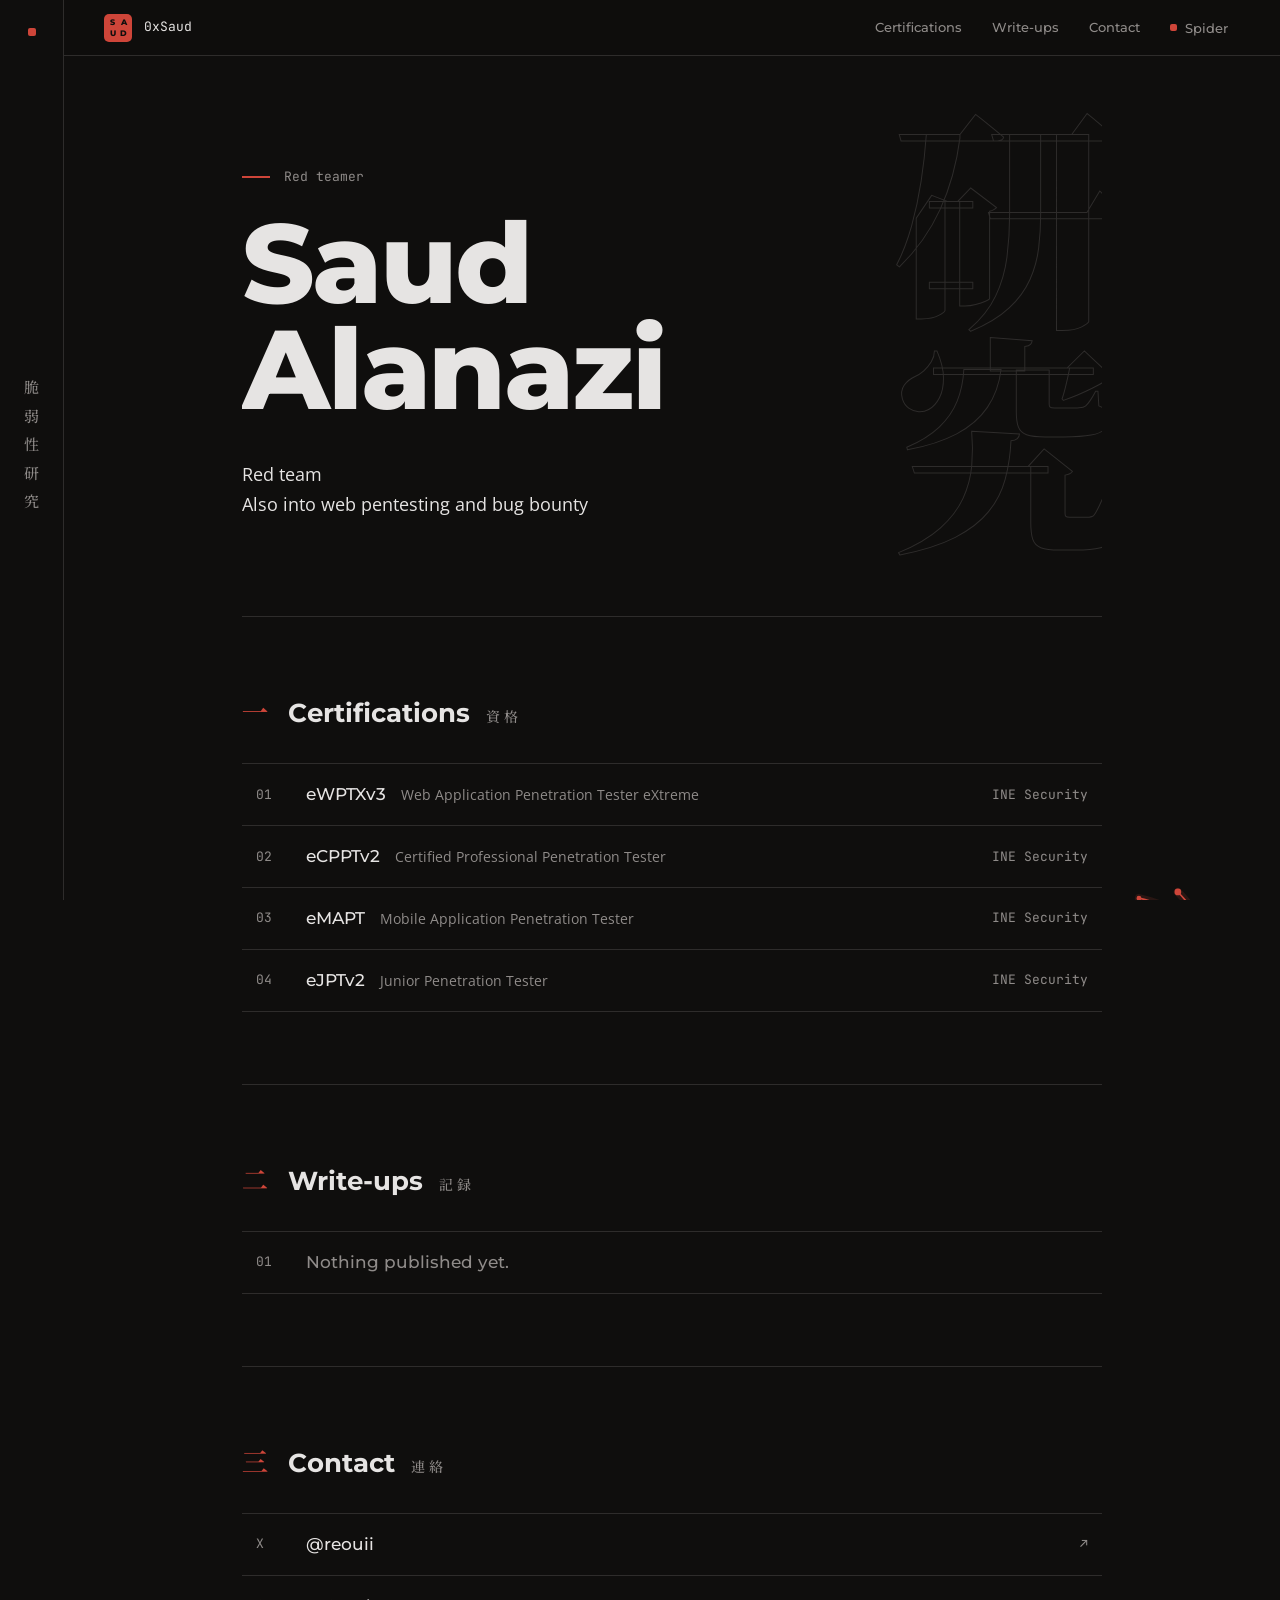
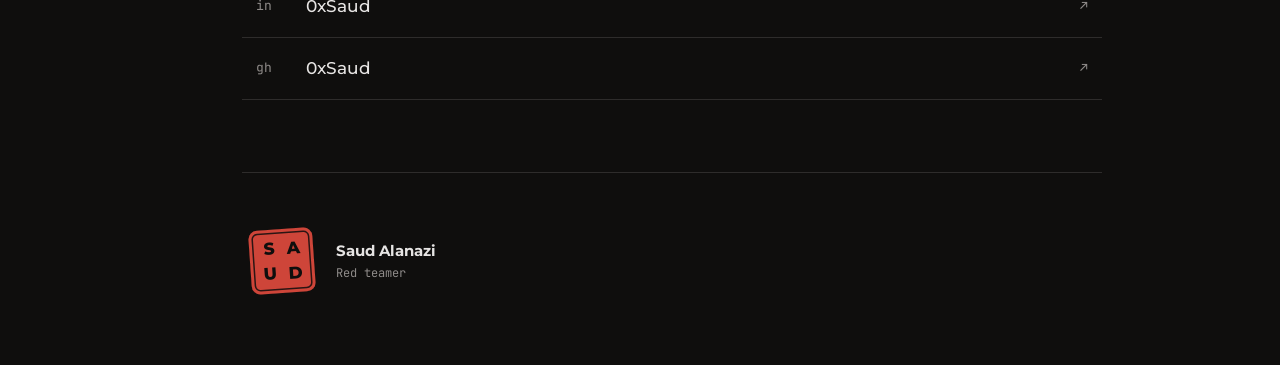
==== commit 1efccc90: "Add a spider that follows the cursor, with a switch to turn it off" ====
--- a/index.html
+++ b/index.html
@@ -25,6 +25,7 @@
             <a href="#certs">Certifications</a>
             <a href="#writeups">Write-ups</a>
             <a href="#contact">Contact</a>
+            <button class="spider-toggle" type="button" aria-pressed="true" hidden>Spider</button>
         </nav>
     </header>
 
@@ -94,5 +95,6 @@
     </dialog>
 
     <script src="script.js"></script>
+    <script src="creature.js"></script>
 </body>
 </html>
--- a/style.css
+++ b/style.css
@@ -83,6 +83,32 @@
 }
 .top nav a { white-space: nowrap; }
 .top nav a:hover { background: var(--text); color: var(--bg); }
+
+.spider-toggle {
+    display: inline-flex;
+    align-items: center;
+    gap: 8px;
+    font-family: var(--display);
+    font-weight: 500;
+    font-size: 13px;
+    color: var(--dim);
+    background: none;
+    border: none;
+    padding: 6px 12px;
+    border-radius: 6px;
+    white-space: nowrap;
+    cursor: pointer;
+}
+.spider-toggle[hidden] { display: none; }
+.spider-toggle::before {
+    content: "";
+    width: 7px; height: 7px;
+    border-radius: 2px;
+    background: var(--red);
+}
+.spider-toggle[aria-pressed="false"] { text-decoration: line-through; }
+.spider-toggle[aria-pressed="false"]::before { background: var(--line); }
+.spider-toggle:hover { background: var(--text); color: var(--bg); }
 
 .seal {
     display: inline-grid;
@@ -296,10 +322,20 @@
 footer p { font-family: var(--display); font-weight: 700; font-size: 15px; line-height: 1.4; }
 footer p span { font-family: var(--mono); font-weight: 400; font-size: 12px; color: var(--dim); }
 
+.creature, .creature-under {
+    position: fixed;
+    inset: 0;
+    width: 100%;
+    height: 100%;
+    pointer-events: none;
+}
+.creature { z-index: 21; }
+.creature-under { z-index: 20; mix-blend-mode: difference; }
+
 @media (max-width: 720px) {
     .spine { display: none; }
     .top, main, footer { margin-left: 0; padding-left: 20px; padding-right: 20px; }
-    .top nav a { padding: 6px 8px; font-size: 12px; }
+    .top nav a, .spider-toggle { padding: 6px 8px; font-size: 12px; }
     .top nav { gap: 0; }
     .hero { padding: 64px 0 60px; }
     .hero-kanji { font-size: 150px; right: -14px; top: 20px; }
